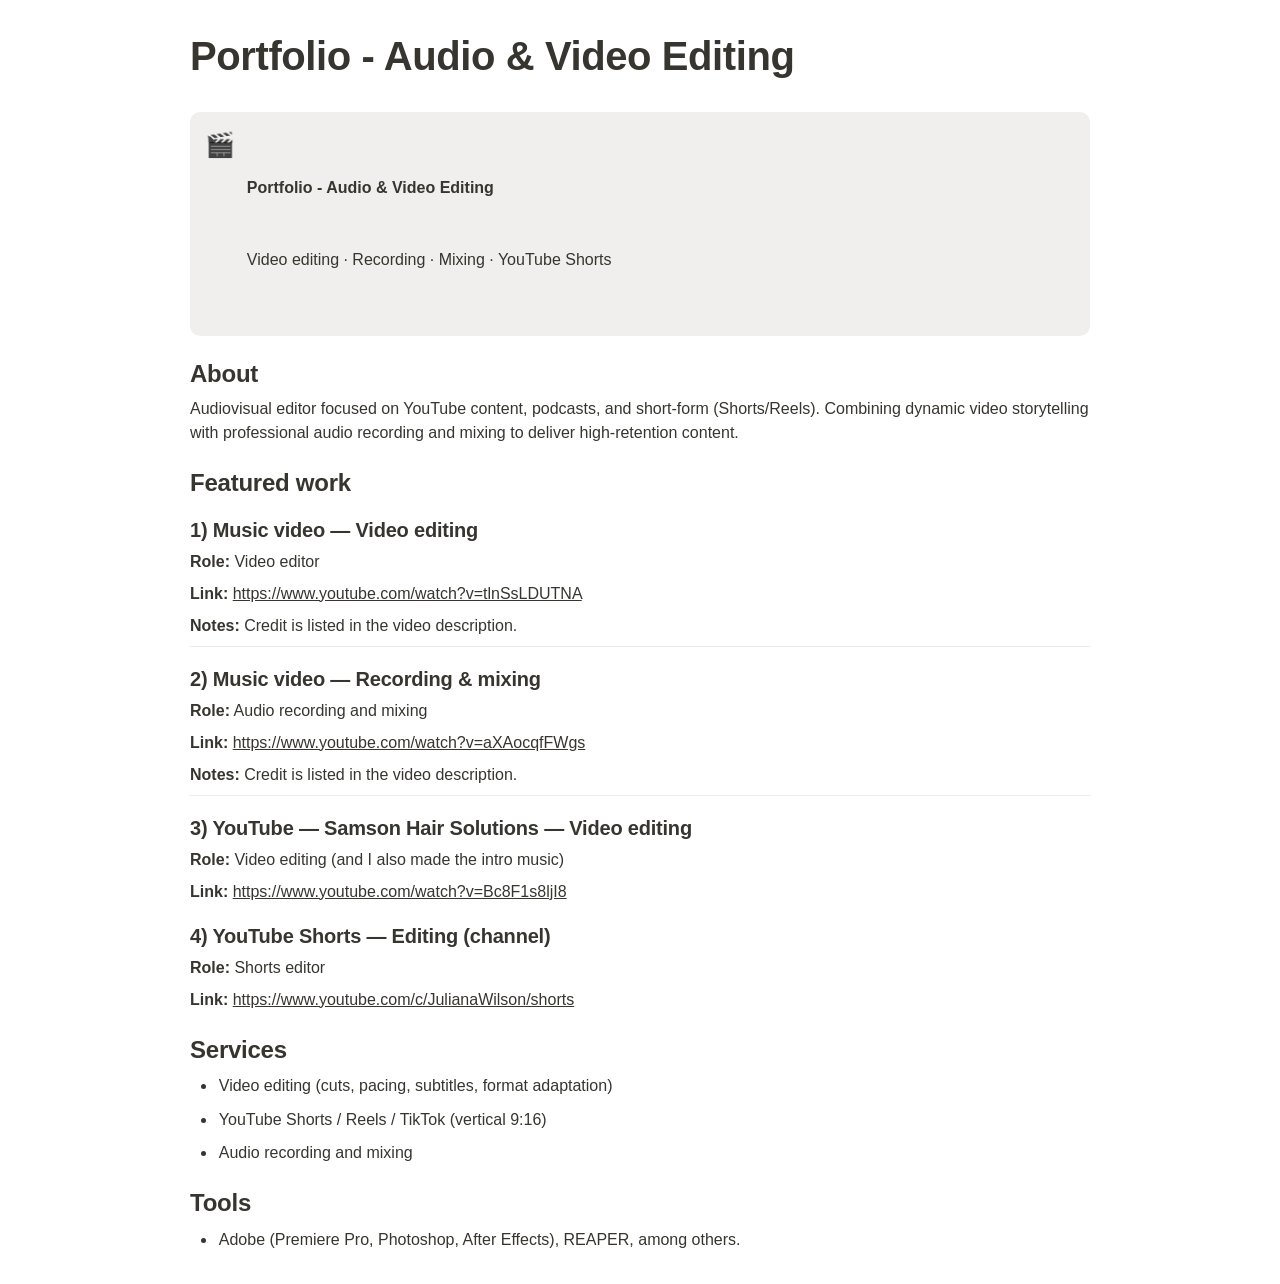
==== audiovideo/index.html @ 98d1be2e "Refactor HTML structure and clean up markup" ====
<!DOCTYPE html>
<html lang="en">

<head>
  <meta content="text/html; charset=utf-8" http-equiv="Content-Type" />
  <title>Portfolio - Audio &amp; Video Editing</title>
  <link href="styles.css" rel="stylesheet" />
</head>

<body>
  <article class="page sans" id="59be737b-73fb-43a3-8c20-fc75af4654a9">
    <header>
      <h1 class="page-title" dir="auto">Portfolio - Audio &amp; Video Editing</h1>
      <p class="page-description" dir="auto"></p>
    </header>
    <div class="page-body">
      <figure class="block-color-gray_background callout" id="2e3e0cbf-5497-44b4-951e-5f62b0070cd2" style="white-space:pre-wrap;display:flex">
        <div style="font-size:1.5em"><span class="icon">🎬</span></div>
        <div style="width:100%">
          <p class="" id="2c6ebd29-556a-404d-944b-c5b5bc742eff"><strong>Portfolio - Audio &amp; Video Editing</strong></p>
          <p class="" id="d53d8760-484a-4ce1-b9c2-f6a4ce3620ff">Video editing · Recording · Mixing · YouTube Shorts</p>
        </div>
      </figure>
      <h2 class="" id="89b858e6-55f9-4aa1-be0a-df5c980e8756">About</h2>
      <p class="" id="9ff02a9a-fe37-4a77-bd3b-887a53182e68">Audiovisual editor focused on YouTube content, podcasts, and short-form (Shorts/Reels). Combining dynamic video storytelling with professional audio recording and mixing to deliver high-retention content.</p>
      <h2 class="" id="df6ec12d-f4d6-4ea9-9421-46a1e638acb2">Featured work</h2>
      
      <h3 class="" id="8c95a5a2-dbfa-4b8c-8a56-7a3967982503">1) Music video — Video editing</h3>
      <p class="" id="809db053-af20-49bc-b266-1c1893ae1fbd"><strong>Role:</strong> Video editor </p>
      <p class="" id="731d388c-955a-447b-bd00-0eaf213204d2"><strong>Link:</strong> <a href="https://www.youtube.com/watch?v=tlnSsLDUTNA">https://www.youtube.com/watch?v=tlnSsLDUTNA</a> </p>
      <p class="" id="da46d97c-a00d-4796-a032-514b7e490f8a"><strong>Notes:</strong> Credit is listed in the video description.</p>
      <hr id="88b4e3d5-8d92-4403-845d-07ad7e25b6a0" />
      
      <h3 class="" id="b7a0b5b0-175b-40c6-9237-ef95c1ec3fb6">2) Music video — Recording &amp; mixing</h3>
      <p class="" id="869f12a6-4a22-46e3-9813-00c430ba8c95"><strong>Role:</strong> Audio recording and mixing </p>
      <p class="" id="95d98828-979f-467c-bc63-81818daad94a"><strong>Link:</strong> <a href="https://www.youtube.com/watch?v=aXAocqfFWgs">https://www.youtube.com/watch?v=aXAocqfFWgs</a> </p>
      <p class="" id="531b98ab-7822-4c03-af48-86e3345340a8"><strong>Notes:</strong> Credit is listed in the video description.</p>
      <hr id="86fddd3c-b397-4852-ae79-c96462458631" />

      <h3 class="" id="b7a0b5b0-175b-40c6-9237-ef95c1ec3fb6">3) YouTube — Samson Hair Solutions — Video editing </h3>
      <p class="" id="869f12a6-4a22-46e3-9813-00c430ba8c95"><strong>Role:</strong> Video editing (and I also made the intro music) </p>
      <p class="" id="95d98828-979f-467c-bc63-81818daad94a"><strong>Link:</strong> <a href="https://www.youtube.com/watch?v=Bc8F1s8ljI8">https://www.youtube.com/watch?v=Bc8F1s8ljI8</a> </p>
      
      <h3 class="" id="41af1de8-df80-4f69-95c4-e18daf12d150">4) YouTube Shorts — Editing (channel)</h3>
      <p class="" id="6c8266f4-6bba-4128-a542-19670c299c74"><strong>Role:</strong> Shorts editor </p>
      <p class="" id="2eb5589f-5088-4b47-b055-b2db6848aabf"><strong>Link:</strong> <a href="https://www.youtube.com/c/JulianaWilson/shorts">https://www.youtube.com/c/JulianaWilson/shorts</a></p>
      
      <h2 class="" id="41bdd1bd-9320-488d-8e11-c6c7e898d78e">Services</h2>
      <ul class="bulleted-list" id="3a6610cd-fbad-4249-b331-ceb63bf8dff3">
        <li style="list-style-type:disc">Video editing (cuts, pacing, subtitles, format adaptation)</li>
      </ul>
      <ul class="bulleted-list" id="ef0807de-621d-4321-a959-15b789f5d9a5">
        <li style="list-style-type:disc">YouTube Shorts / Reels / TikTok (vertical 9:16)</li>
      </ul>
      <ul class="bulleted-list" id="e173642c-57c5-4514-8cf3-1d3b13d63361">
        <li style="list-style-type:disc">Audio recording and mixing</li>
      </ul>
      
      <h2 class="" id="c61d4d29-9faf-42a2-b629-374fddec5d4f">Tools</h2>
      <ul class="bulleted-list" id="c34c7e53-bdab-43cb-966b-7b42885656fc">
        <li style="list-style-type:disc">Adobe (Premiere Pro, Photoshop, After Effects), REAPER, among others.</li>
      </ul>
    </div>
  </article><span class="sans" style="font-size:14px;padding-top:2em"></span>
</body>

</html>
---- audiovideo/styles.css ----
/* cspell:disable-file */
/* webkit printing magic: print all background colors */
html {
	-webkit-print-color-adjust: exact;
}
* {
	box-sizing: border-box;
	-webkit-print-color-adjust: exact;
}

html,
body {
	margin: 0;
	padding: 0;
}
@media only screen {
	body {
		margin: 2em auto;
		max-width: 900px;
		color: rgb(55, 53, 47);
	}
}

body {
	line-height: 1.5;
	/* pre-wrap moved off <body> so the now-indented HTML source doesn't
	   render structural whitespace as phantom blank lines. Notion's own
	   text blocks that need it (callouts, code, table cells) already set
	   white-space explicitly, so appearance is unchanged. */
	white-space: normal;
}

p,
li,
h1,
h2,
h3,
blockquote,
figcaption {
	white-space: pre-wrap;
}

a,
a.visited {
	color: inherit;
	text-decoration: underline;
}

.pdf-relative-link-path {
	font-size: 80%;
	color: #444;
}

h1,
h2,
h3 {
	letter-spacing: -0.01em;
	line-height: 1.2;
	font-weight: 600;
	margin-bottom: 0;
}

/* Override strong tags inside headings to maintain consistent weight */
h1 strong,
h2 strong,
h3 strong {
	font-weight: 600;
}

.page-title {
	font-size: 2.5rem;
	font-weight: 700;
	margin-top: 0;
	margin-bottom: 0.75em;
}

h1 {
	font-size: 1.875rem;
	margin-top: 1.875rem;
}

h2 {
	font-size: 1.5rem;
	margin-top: 1.5rem;
}

h3 {
	font-size: 1.25rem;
	margin-top: 1.25rem;
}

.source {
	border: 1px solid #ddd;
	border-radius: 3px;
	padding: 1.5em;
	word-break: break-all;
}

.callout {
	border-radius: 10px;
	padding: 1rem;
}

figure {
	margin: 1.25em 0;
	page-break-inside: avoid;
}

figcaption {
	opacity: 0.5;
	font-size: 85%;
	margin-top: 0.5em;
}

mark {
	background-color: transparent;
}

.indented {
	padding-left: 1.5em;
}

hr {
	background: transparent;
	display: block;
	width: 100%;
	height: 1px;
	visibility: visible;
	border: none;
	border-bottom: 1px solid rgba(55, 53, 47, 0.09);
}

img {
	max-width: 100%;
}

@media only print {
	img {
		max-height: 100vh;
		object-fit: contain;
	}

	table.collection-content {
		width: 100%;
		table-layout: fixed;
	}

	table.collection-content th,
	table.collection-content td {
		overflow-wrap: anywhere;
	}

	table.collection-content td > .user,
	table.collection-content td > time {
		white-space: pre-wrap;
	}
}

@page {
	margin: 1in;
}

.collection-content-wrapper {
	overflow-x: auto;
}

@media only print {
	.collection-content-wrapper {
		overflow-x: visible;
	}
}

.collection-content {
	font-size: 0.875rem;
}

.collection-content td {
	white-space: pre-wrap;
	word-break: break-word;
}

.column-list {
	display: flex;
	gap: 46px;
}

.column {
	min-width: 0;
	overflow: hidden;
}

.column > *:first-child {
	margin-top: 0;
}

.table_of_contents-item {
	display: block;
	font-size: 0.875rem;
	line-height: 1.3;
	padding: 0.125rem;
}

.table_of_contents-indent-1 {
	margin-left: 1.5rem;
}

.table_of_contents-indent-2 {
	margin-left: 3rem;
}

.table_of_contents-indent-3 {
	margin-left: 4.5rem;
}

.table_of_contents-link {
	text-decoration: none;
	opacity: 0.7;
	border-bottom: 1px solid rgba(55, 53, 47, 0.18);
}

table,
th,
td {
	border: 1px solid rgba(55, 53, 47, 0.09);
}

table {
	border-collapse: collapse;
	border-left: none;
	border-right: none;
}

th,
td {
	font-weight: normal;
	padding: 0.25em 0.5em;
	line-height: 1.5;
	min-height: 1.5em;
	text-align: left;
}

th {
	color: rgba(55, 53, 47, 0.6);
}

ol,
ul {
	margin: 0;
	margin-block-start: 0.6em;
	margin-block-end: 0.6em;
}

li > ol:first-child,
li > ul:first-child {
	margin-block-start: 0.6em;
}

ul > li {
	list-style: disc;
}

ul.to-do-list {
	padding-inline-start: 0;
}

ul.to-do-list > li {
	list-style: none;
}

.to-do-children-checked {
	text-decoration: line-through;
	opacity: 0.375;
}

ul.toggle > li {
	list-style: none;
}

ul {
	padding-inline-start: 1.7em;
}

ul > li {
	padding-left: 0.1em;
}

ol {
	padding-inline-start: 1.6em;
}

ol.numbered-list.numbered-list-digits-2 {
	padding-inline-start: 2em;
}

ol.numbered-list.numbered-list-digits-3plus {
	padding-inline-start: 2.4em;
}

ol > li {
	padding-left: 0.2em;
}

.mono ol {
	padding-inline-start: 2em;
}

.mono ol > li {
	text-indent: -0.4em;
}

.toggle {
	padding-inline-start: 0em;
	list-style-type: none;
}

/* Indent toggle children */
.toggle > li > details {
	padding-left: 1.7em;
}

.toggle > li > details > summary {
	margin-left: -1.1em;
}

.selected-value {
	display: inline-block;
	padding: 0 0.5em;
	background: rgba(206, 205, 202, 0.5);
	border-radius: 3px;
	margin-right: 0.5em;
	margin-top: 0.3em;
	margin-bottom: 0.3em;
	white-space: nowrap;
}

.collection-title {
	display: inline-block;
	margin-right: 1em;
}

.page-description {
	margin-bottom: 2em;
}

.simple-table {
	margin-top: 1em;
	font-size: 0.875rem;
	empty-cells: show;
}
.simple-table td {
	height: 29px;
	min-width: 120px;
}

.simple-table th {
	height: 29px;
	min-width: 120px;
}

.simple-table-header-color {
	background: rgb(247, 246, 243);
	color: black;
}
.simple-table-header {
	font-weight: 500;
}

time {
	opacity: 0.5;
}

.icon {
	display: inline-flex;
	align-items: center;
	justify-content: center;
	max-width: 1.2em;
	max-height: 1.2em;
	text-decoration: none;
	vertical-align: text-bottom;
	margin-right: 0.5em;
}

img.icon {
	border-radius: 3px;
}

.callout img.notion-static-icon {
	width: 1em;
	height: 1em;
}

.callout p {
	margin: 0;
}

.callout h1,
.callout h2,
.callout h3 {
	margin: 0 0 0.6rem;
}

.user-icon {
	width: 1.5em;
	height: 1.5em;
	border-radius: 100%;
	margin-right: 0.5rem;
}

.user-icon-inner {
	font-size: 0.8em;
}

.text-icon {
	border: 1px solid #000;
	text-align: center;
}

.page-cover-image {
	display: block;
	object-fit: cover;
	width: 100%;
	max-height: 30vh;
}

.page-header-icon {
	font-size: 3rem;
	margin-bottom: 1rem;
}

.page-header-icon-with-cover {
	margin-top: -0.72em;
	margin-left: 0.07em;
}

.page-header-icon img {
	border-radius: 3px;
}

.link-to-page {
	margin: 1em 0;
	padding: 0;
	border: none;
	font-weight: 500;
}

p > .user {
	opacity: 0.5;
}

td > .user,
td > time {
	white-space: nowrap;
}

input[type="checkbox"] {
	transform: scale(1.5);
	margin-right: 0.6em;
	vertical-align: middle;
}

p {
	margin-top: 0.5em;
	margin-bottom: 0.5em;
}

.image {
	border: none;
	margin: 1.5em 0;
	padding: 0;
	border-radius: 0;
	text-align: center;
}

.code,
code {
	background: rgba(135, 131, 120, 0.15);
	border-radius: 3px;
	padding: 0.2em 0.4em;
	border-radius: 3px;
	font-size: 85%;
	tab-size: 2;
}

code {
	color: #eb5757;
}

.code {
	padding: 1.5em 1em;
}

.code-wrap {
	white-space: pre-wrap;
	word-break: break-all;
}

.code > code {
	background: none;
	padding: 0;
	font-size: 100%;
	color: inherit;
}

blockquote {
	font-size: 1em;
	margin: 1em 0;
	padding-left: 1em;
	border-left: 3px solid rgb(55, 53, 47);
}

blockquote.quote-large {
	font-size: 1.25em;
}

.bookmark {
	text-decoration: none;
	max-height: 8em;
	padding: 0;
	display: flex;
	width: 100%;
	align-items: stretch;
}

.bookmark-title {
	font-size: 0.85em;
	overflow: hidden;
	text-overflow: ellipsis;
	height: 1.75em;
	white-space: nowrap;
}

.bookmark-text {
	display: flex;
	flex-direction: column;
}

.bookmark-info {
	flex: 4 1 180px;
	padding: 12px 14px 14px;
	display: flex;
	flex-direction: column;
	justify-content: space-between;
}

.bookmark-image {
	width: 33%;
	flex: 1 1 180px;
	display: block;
	position: relative;
	object-fit: cover;
	border-radius: 1px;
}

.bookmark-description {
	color: rgba(55, 53, 47, 0.6);
	font-size: 0.75em;
	overflow: hidden;
	max-height: 4.5em;
	word-break: break-word;
}

.bookmark-href {
	font-size: 0.75em;
	margin-top: 0.25em;
}

.sans { font-family: ui-sans-serif, -apple-system, BlinkMacSystemFont, "Segoe UI Variable Display", "Segoe UI", Helvetica, "Apple Color Emoji", "Noto Sans Arabic", "Noto Sans Hebrew", Arial, sans-serif, "Segoe UI Emoji", "Segoe UI Symbol"; }
.code { font-family: "SFMono-Regular", Menlo, Consolas, "PT Mono", "Liberation Mono", Courier, monospace; }
.serif { font-family: Lyon-Text, Georgia, ui-serif, serif; }
.mono { font-family: iawriter-mono, Nitti, Menlo, Courier, monospace; }
.pdf .sans { font-family: Inter, ui-sans-serif, -apple-system, BlinkMacSystemFont, "Segoe UI Variable Display", "Segoe UI", Helvetica, "Apple Color Emoji", "Noto Sans Arabic", "Noto Sans Hebrew", Arial, sans-serif, "Segoe UI Emoji", "Segoe UI Symbol", 'Twemoji', 'Noto Color Emoji', 'Noto Sans CJK JP'; }
.pdf:lang(zh-CN) .sans { font-family: Inter, ui-sans-serif, -apple-system, BlinkMacSystemFont, "Segoe UI Variable Display", "Segoe UI", Helvetica, "Apple Color Emoji", "Noto Sans Arabic", "Noto Sans Hebrew", Arial, sans-serif, "Segoe UI Emoji", "Segoe UI Symbol", 'Twemoji', 'Noto Color Emoji', 'Noto Sans CJK SC'; }
.pdf:lang(zh-TW) .sans { font-family: Inter, ui-sans-serif, -apple-system, BlinkMacSystemFont, "Segoe UI Variable Display", "Segoe UI", Helvetica, "Apple Color Emoji", "Noto Sans Arabic", "Noto Sans Hebrew", Arial, sans-serif, "Segoe UI Emoji", "Segoe UI Symbol", 'Twemoji', 'Noto Color Emoji', 'Noto Sans CJK TC'; }
.pdf:lang(ko-KR) .sans { font-family: Inter, ui-sans-serif, -apple-system, BlinkMacSystemFont, "Segoe UI Variable Display", "Segoe UI", Helvetica, "Apple Color Emoji", "Noto Sans Arabic", "Noto Sans Hebrew", Arial, sans-serif, "Segoe UI Emoji", "Segoe UI Symbol", 'Twemoji', 'Noto Color Emoji', 'Noto Sans CJK KR'; }
.pdf .code { font-family: Source Code Pro, "SFMono-Regular", Menlo, Consolas, "PT Mono", "Liberation Mono", Courier, monospace, 'Twemoji', 'Noto Color Emoji', 'Noto Sans Mono CJK JP'; }
.pdf:lang(zh-CN) .code { font-family: Source Code Pro, "SFMono-Regular", Menlo, Consolas, "PT Mono", "Liberation Mono", Courier, monospace, 'Twemoji', 'Noto Color Emoji', 'Noto Sans Mono CJK SC'; }
.pdf:lang(zh-TW) .code { font-family: Source Code Pro, "SFMono-Regular", Menlo, Consolas, "PT Mono", "Liberation Mono", Courier, monospace, 'Twemoji', 'Noto Color Emoji', 'Noto Sans Mono CJK TC'; }
.pdf:lang(ko-KR) .code { font-family: Source Code Pro, "SFMono-Regular", Menlo, Consolas, "PT Mono", "Liberation Mono", Courier, monospace, 'Twemoji', 'Noto Color Emoji', 'Noto Sans Mono CJK KR'; }
.pdf .serif { font-family: PT Serif, Lyon-Text, Georgia, ui-serif, serif, 'Twemoji', 'Noto Color Emoji', 'Noto Serif CJK JP'; }
.pdf:lang(zh-CN) .serif { font-family: PT Serif, Lyon-Text, Georgia, ui-serif, serif, 'Twemoji', 'Noto Color Emoji', 'Noto Serif CJK SC'; }
.pdf:lang(zh-TW) .serif { font-family: PT Serif, Lyon-Text, Georgia, ui-serif, serif, 'Twemoji', 'Noto Color Emoji', 'Noto Serif CJK TC'; }
.pdf:lang(ko-KR) .serif { font-family: PT Serif, Lyon-Text, Georgia, ui-serif, serif, 'Twemoji', 'Noto Color Emoji', 'Noto Serif CJK KR'; }
.pdf .mono { font-family: PT Mono, iawriter-mono, Nitti, Menlo, Courier, monospace, 'Twemoji', 'Noto Color Emoji', 'Noto Sans Mono CJK JP'; }
.pdf:lang(zh-CN) .mono { font-family: PT Mono, iawriter-mono, Nitti, Menlo, Courier, monospace, 'Twemoji', 'Noto Color Emoji', 'Noto Sans Mono CJK SC'; }
.pdf:lang(zh-TW) .mono { font-family: PT Mono, iawriter-mono, Nitti, Menlo, Courier, monospace, 'Twemoji', 'Noto Color Emoji', 'Noto Sans Mono CJK TC'; }
.pdf:lang(ko-KR) .mono { font-family: PT Mono, iawriter-mono, Nitti, Menlo, Courier, monospace, 'Twemoji', 'Noto Color Emoji', 'Noto Sans Mono CJK KR'; }
.highlight-default {
	color: rgba(44, 44, 43, 1);
}
.highlight-gray {
	color: rgba(125, 122, 117, 1);
	fill: rgba(125, 122, 117, 1);
}
.highlight-brown {
	color: rgba(159, 118, 90, 1);
	fill: rgba(159, 118, 90, 1);
}
.highlight-orange {
	color: rgba(210, 123, 45, 1);
	fill: rgba(210, 123, 45, 1);
}
.highlight-yellow {
	color: rgba(203, 148, 52, 1);
	fill: rgba(203, 148, 52, 1);
}
.highlight-teal {
	color: rgba(80, 148, 110, 1);
	fill: rgba(80, 148, 110, 1);
}
.highlight-blue {
	color: rgba(56, 125, 201, 1);
	fill: rgba(56, 125, 201, 1);
}
.highlight-purple {
	color: rgba(154, 107, 180, 1);
	fill: rgba(154, 107, 180, 1);
}
.highlight-pink {
	color: rgba(193, 76, 138, 1);
	fill: rgba(193, 76, 138, 1);
}
.highlight-red {
	color: rgba(207, 81, 72, 1);
	fill: rgba(207, 81, 72, 1);
}
.highlight-default_background {
	color: rgba(44, 44, 43, 1);
}
.highlight-gray_background {
	background: rgba(42, 28, 0, 0.07);
}
.highlight-brown_background {
	background: rgba(139, 46, 0, 0.086);
}
.highlight-orange_background {
	background: rgba(224, 101, 1, 0.129);
}
.highlight-yellow_background {
	background: rgba(211, 168, 0, 0.137);
}
.highlight-teal_background {
	background: rgba(0, 100, 45, 0.09);
}
.highlight-blue_background {
	background: rgba(0, 124, 215, 0.094);
}
.highlight-purple_background {
	background: rgba(102, 0, 178, 0.078);
}
.highlight-pink_background {
	background: rgba(197, 0, 93, 0.086);
}
.highlight-red_background {
	background: rgba(223, 22, 0, 0.094);
}
.block-color-default {
	color: inherit;
	fill: inherit;
}
.block-color-gray {
	color: rgba(125, 122, 117, 1);
	fill: rgba(125, 122, 117, 1);
}
.block-color-brown {
	color: rgba(159, 118, 90, 1);
	fill: rgba(159, 118, 90, 1);
}
.block-color-orange {
	color: rgba(210, 123, 45, 1);
	fill: rgba(210, 123, 45, 1);
}
.block-color-yellow {
	color: rgba(203, 148, 52, 1);
	fill: rgba(203, 148, 52, 1);
}
.block-color-teal {
	color: rgba(80, 148, 110, 1);
	fill: rgba(80, 148, 110, 1);
}
.block-color-blue {
	color: rgba(56, 125, 201, 1);
	fill: rgba(56, 125, 201, 1);
}
.block-color-purple {
	color: rgba(154, 107, 180, 1);
	fill: rgba(154, 107, 180, 1);
}
.block-color-pink {
	color: rgba(193, 76, 138, 1);
	fill: rgba(193, 76, 138, 1);
}
.block-color-red {
	color: rgba(207, 81, 72, 1);
	fill: rgba(207, 81, 72, 1);
}
.block-color-default_background {
	color: inherit;
	fill: inherit;
}
.block-color-gray_background {
	background: rgba(240, 239, 237, 1);
}
.block-color-brown_background {
	background: rgba(245, 237, 233, 1);
}
.block-color-orange_background {
	background: rgba(251, 235, 222, 1);
}
.block-color-yellow_background {
	background: rgba(249, 243, 220, 1);
}
.block-color-teal_background {
	background: rgba(232, 241, 236, 1);
}
.block-color-blue_background {
	background: rgba(229, 242, 252, 1);
}
.block-color-purple_background {
	background: rgba(243, 235, 249, 1);
}
.block-color-pink_background {
	background: rgba(250, 233, 241, 1);
}
.block-color-red_background {
	background: rgba(252, 233, 231, 1);
}
.select-value-color-default { background-color: rgba(42, 28, 0, 0.07); }
.select-value-color-gray { background-color: rgba(28, 19, 1, 0.11); }
.select-value-color-brown { background-color: rgba(127, 51, 0, 0.156); }
.select-value-color-orange { background-color: rgba(196, 88, 0, 0.203); }
.select-value-color-yellow { background-color: rgba(209, 156, 0, 0.282); }
.select-value-color-green { background-color: rgba(0, 96, 38, 0.156); }
.select-value-color-blue { background-color: rgba(0, 118, 217, 0.203); }
.select-value-color-purple { background-color: rgba(92, 0, 163, 0.141); }
.select-value-color-pink { background-color: rgba(183, 0, 78, 0.152); }
.select-value-color-red { background-color: rgba(206, 24, 0, 0.164); }

.checkbox {
	display: inline-flex;
	vertical-align: text-bottom;
	width: 16;
	height: 16;
	background-size: 16px;
	margin-left: 2px;
	margin-right: 5px;
}

.checkbox-on {
	background-image: url("data:image/svg+xml;charset=UTF-8,%3Csvg%20width%3D%2216%22%20height%3D%2216%22%20viewBox%3D%220%200%2016%2016%22%20fill%3D%22none%22%20xmlns%3D%22http%3A%2F%2Fwww.w3.org%2F2000%2Fsvg%22%3E%0A%3Crect%20width%3D%2216%22%20height%3D%2216%22%20fill%3D%22%2358A9D7%22%2F%3E%0A%3Cpath%20d%3D%22M6.71429%2012.2852L14%204.9995L12.7143%203.71436L6.71429%209.71378L3.28571%206.2831L2%207.57092L6.71429%2012.2852Z%22%20fill%3D%22white%22%2F%3E%0A%3C%2Fsvg%3E");
}

.checkbox-off {
	background-image: url("data:image/svg+xml;charset=UTF-8,%3Csvg%20width%3D%2216%22%20height%3D%2216%22%20viewBox%3D%220%200%2016%2016%22%20fill%3D%22none%22%20xmlns%3D%22http%3A%2F%2Fwww.w3.org%2F2000%2Fsvg%22%3E%0A%3Crect%20x%3D%220.75%22%20y%3D%220.75%22%20width%3D%2214.5%22%20height%3D%2214.5%22%20fill%3D%22white%22%20stroke%3D%22%2336352F%22%20stroke-width%3D%221.5%22%2F%3E%0A%3C%2Fsvg%3E");
}
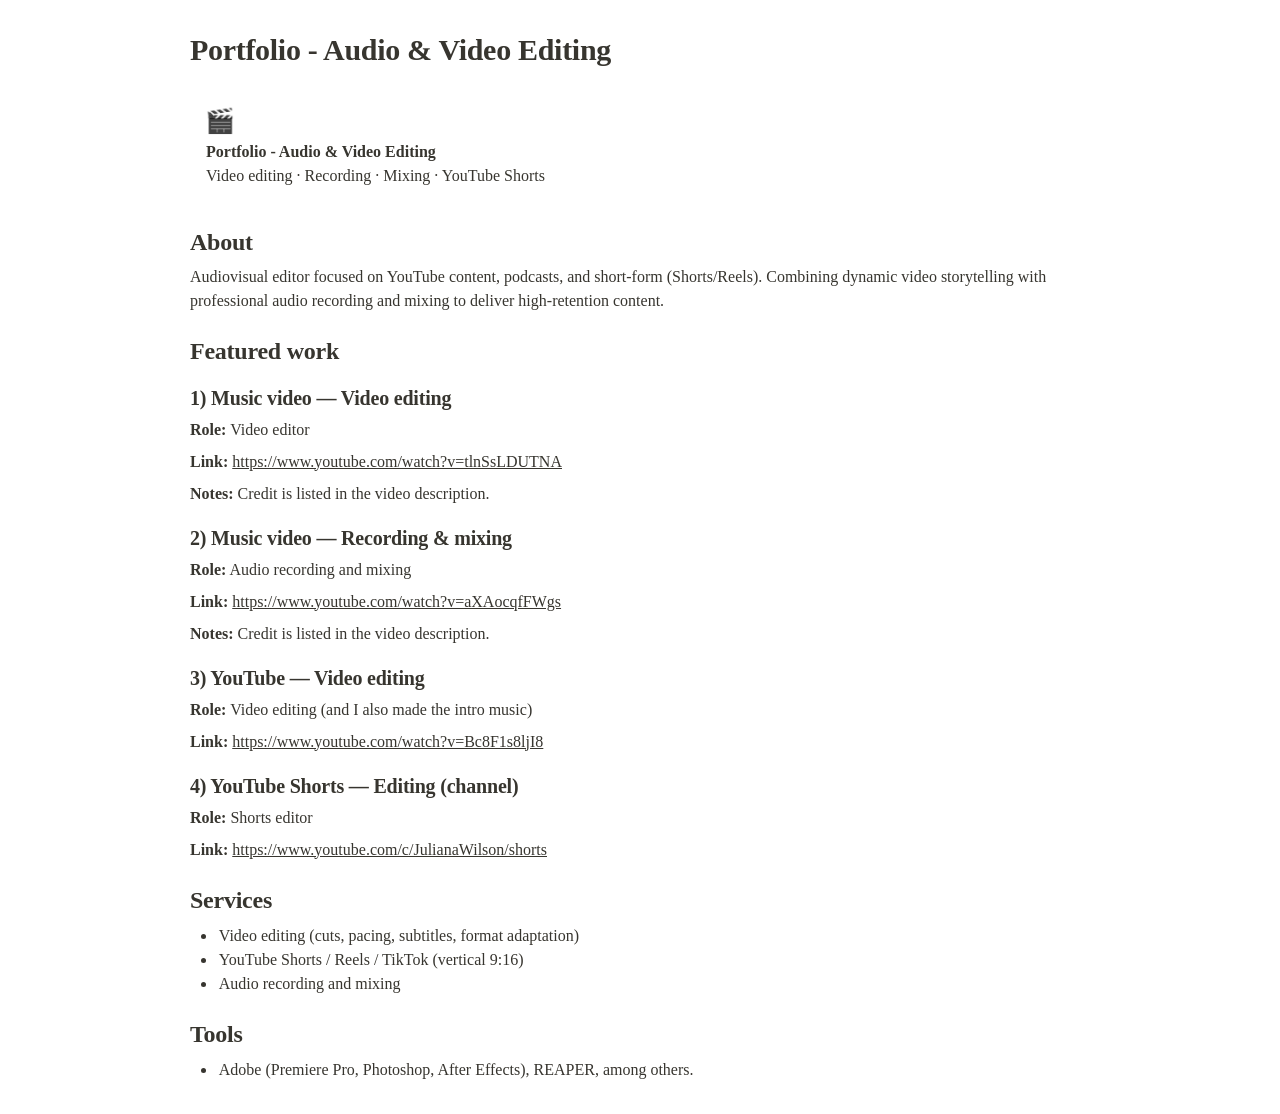
==== commit c69b655d: "Refactor HTML structure and improve semantics" ====
--- a/audiovideo/index.html
+++ b/audiovideo/index.html
@@ -2,66 +2,60 @@
 <html lang="en">
 
 <head>
-  <meta content="text/html; charset=utf-8" http-equiv="Content-Type" />
+  <meta charset="utf-8" />
   <title>Portfolio - Audio &amp; Video Editing</title>
-  <link href="styles.css" rel="stylesheet" />
+  <link rel="stylesheet" href="styles.css" />
 </head>
 
 <body>
-  <article class="page sans" id="59be737b-73fb-43a3-8c20-fc75af4654a9">
+  <article>
     <header>
-      <h1 class="page-title" dir="auto">Portfolio - Audio &amp; Video Editing</h1>
-      <p class="page-description" dir="auto"></p>
+      <h1>Portfolio - Audio &amp; Video Editing</h1>
     </header>
-    <div class="page-body">
-      <figure class="block-color-gray_background callout" id="2e3e0cbf-5497-44b4-951e-5f62b0070cd2" style="white-space:pre-wrap;display:flex">
-        <div style="font-size:1.5em"><span class="icon">🎬</span></div>
-        <div style="width:100%">
-          <p class="" id="2c6ebd29-556a-404d-944b-c5b5bc742eff"><strong>Portfolio - Audio &amp; Video Editing</strong></p>
-          <p class="" id="d53d8760-484a-4ce1-b9c2-f6a4ce3620ff">Video editing · Recording · Mixing · YouTube Shorts</p>
-        </div>
-      </figure>
-      <h2 class="" id="89b858e6-55f9-4aa1-be0a-df5c980e8756">About</h2>
-      <p class="" id="9ff02a9a-fe37-4a77-bd3b-887a53182e68">Audiovisual editor focused on YouTube content, podcasts, and short-form (Shorts/Reels). Combining dynamic video storytelling with professional audio recording and mixing to deliver high-retention content.</p>
-      <h2 class="" id="df6ec12d-f4d6-4ea9-9421-46a1e638acb2">Featured work</h2>
-      
-      <h3 class="" id="8c95a5a2-dbfa-4b8c-8a56-7a3967982503">1) Music video — Video editing</h3>
-      <p class="" id="809db053-af20-49bc-b266-1c1893ae1fbd"><strong>Role:</strong> Video editor </p>
-      <p class="" id="731d388c-955a-447b-bd00-0eaf213204d2"><strong>Link:</strong> <a href="https://www.youtube.com/watch?v=tlnSsLDUTNA">https://www.youtube.com/watch?v=tlnSsLDUTNA</a> </p>
-      <p class="" id="da46d97c-a00d-4796-a032-514b7e490f8a"><strong>Notes:</strong> Credit is listed in the video description.</p>
-      <hr id="88b4e3d5-8d92-4403-845d-07ad7e25b6a0" />
-      
-      <h3 class="" id="b7a0b5b0-175b-40c6-9237-ef95c1ec3fb6">2) Music video — Recording &amp; mixing</h3>
-      <p class="" id="869f12a6-4a22-46e3-9813-00c430ba8c95"><strong>Role:</strong> Audio recording and mixing </p>
-      <p class="" id="95d98828-979f-467c-bc63-81818daad94a"><strong>Link:</strong> <a href="https://www.youtube.com/watch?v=aXAocqfFWgs">https://www.youtube.com/watch?v=aXAocqfFWgs</a> </p>
-      <p class="" id="531b98ab-7822-4c03-af48-86e3345340a8"><strong>Notes:</strong> Credit is listed in the video description.</p>
-      <hr id="86fddd3c-b397-4852-ae79-c96462458631" />
 
-      <h3 class="" id="b7a0b5b0-175b-40c6-9237-ef95c1ec3fb6">3) YouTube — Samson Hair Solutions — Video editing </h3>
-      <p class="" id="869f12a6-4a22-46e3-9813-00c430ba8c95"><strong>Role:</strong> Video editing (and I also made the intro music) </p>
-      <p class="" id="95d98828-979f-467c-bc63-81818daad94a"><strong>Link:</strong> <a href="https://www.youtube.com/watch?v=Bc8F1s8ljI8">https://www.youtube.com/watch?v=Bc8F1s8ljI8</a> </p>
-      
-      <h3 class="" id="41af1de8-df80-4f69-95c4-e18daf12d150">4) YouTube Shorts — Editing (channel)</h3>
-      <p class="" id="6c8266f4-6bba-4128-a542-19670c299c74"><strong>Role:</strong> Shorts editor </p>
-      <p class="" id="2eb5589f-5088-4b47-b055-b2db6848aabf"><strong>Link:</strong> <a href="https://www.youtube.com/c/JulianaWilson/shorts">https://www.youtube.com/c/JulianaWilson/shorts</a></p>
-      
-      <h2 class="" id="41bdd1bd-9320-488d-8e11-c6c7e898d78e">Services</h2>
-      <ul class="bulleted-list" id="3a6610cd-fbad-4249-b331-ceb63bf8dff3">
-        <li style="list-style-type:disc">Video editing (cuts, pacing, subtitles, format adaptation)</li>
-      </ul>
-      <ul class="bulleted-list" id="ef0807de-621d-4321-a959-15b789f5d9a5">
-        <li style="list-style-type:disc">YouTube Shorts / Reels / TikTok (vertical 9:16)</li>
-      </ul>
-      <ul class="bulleted-list" id="e173642c-57c5-4514-8cf3-1d3b13d63361">
-        <li style="list-style-type:disc">Audio recording and mixing</li>
-      </ul>
-      
-      <h2 class="" id="c61d4d29-9faf-42a2-b629-374fddec5d4f">Tools</h2>
-      <ul class="bulleted-list" id="c34c7e53-bdab-43cb-966b-7b42885656fc">
-        <li style="list-style-type:disc">Adobe (Premiere Pro, Photoshop, After Effects), REAPER, among others.</li>
-      </ul>
-    </div>
-  </article><span class="sans" style="font-size:14px;padding-top:2em"></span>
+    <figure class="callout">
+      <div style="font-size:1.5em"><span class="icon">🎬</span></div>
+      <div style="width:100%">
+        <p><strong>Portfolio - Audio &amp; Video Editing</strong></p>
+        <p>Video editing · Recording · Mixing · YouTube Shorts</p>
+      </div>
+    </figure>
+
+    <h2>About</h2>
+    <p>Audiovisual editor focused on YouTube content, podcasts, and short-form (Shorts/Reels). Combining dynamic video storytelling with professional audio recording and mixing to deliver high-retention content.</p>
+
+    <h2>Featured work</h2>
+
+    <h3>1) Music video — Video editing</h3>
+    <p><strong>Role:</strong> Video editor</p>
+    <p><strong>Link:</strong> <a href="https://www.youtube.com/watch?v=tlnSsLDUTNA">https://www.youtube.com/watch?v=tlnSsLDUTNA</a></p>
+    <p><strong>Notes:</strong> Credit is listed in the video description.</p>
+
+    <h3>2) Music video — Recording &amp; mixing</h3>
+    <p><strong>Role:</strong> Audio recording and mixing</p>
+    <p><strong>Link:</strong> <a href="https://www.youtube.com/watch?v=aXAocqfFWgs">https://www.youtube.com/watch?v=aXAocqfFWgs</a></p>
+    <p><strong>Notes:</strong> Credit is listed in the video description.</p>
+
+    <h3>3) YouTube — Video editing</h3>
+    <p><strong>Role:</strong> Video editing (and I also made the intro music)</p>
+    <p><strong>Link:</strong> <a href="https://www.youtube.com/watch?v=Bc8F1s8ljI8">https://www.youtube.com/watch?v=Bc8F1s8ljI8</a></p>
+
+    <h3>4) YouTube Shorts — Editing (channel)</h3>
+    <p><strong>Role:</strong> Shorts editor</p>
+    <p><strong>Link:</strong> <a href="https://www.youtube.com/c/JulianaWilson/shorts">https://www.youtube.com/c/JulianaWilson/shorts</a></p>
+
+    <h2>Services</h2>
+    <ul>
+      <li>Video editing (cuts, pacing, subtitles, format adaptation)</li>
+      <li>YouTube Shorts / Reels / TikTok (vertical 9:16)</li>
+      <li>Audio recording and mixing</li>
+    </ul>
+
+    <h2>Tools</h2>
+    <ul>
+      <li>Adobe (Premiere Pro, Photoshop, After Effects), REAPER, among others.</li>
+    </ul>
+  </article>
 </body>
 
 </html>
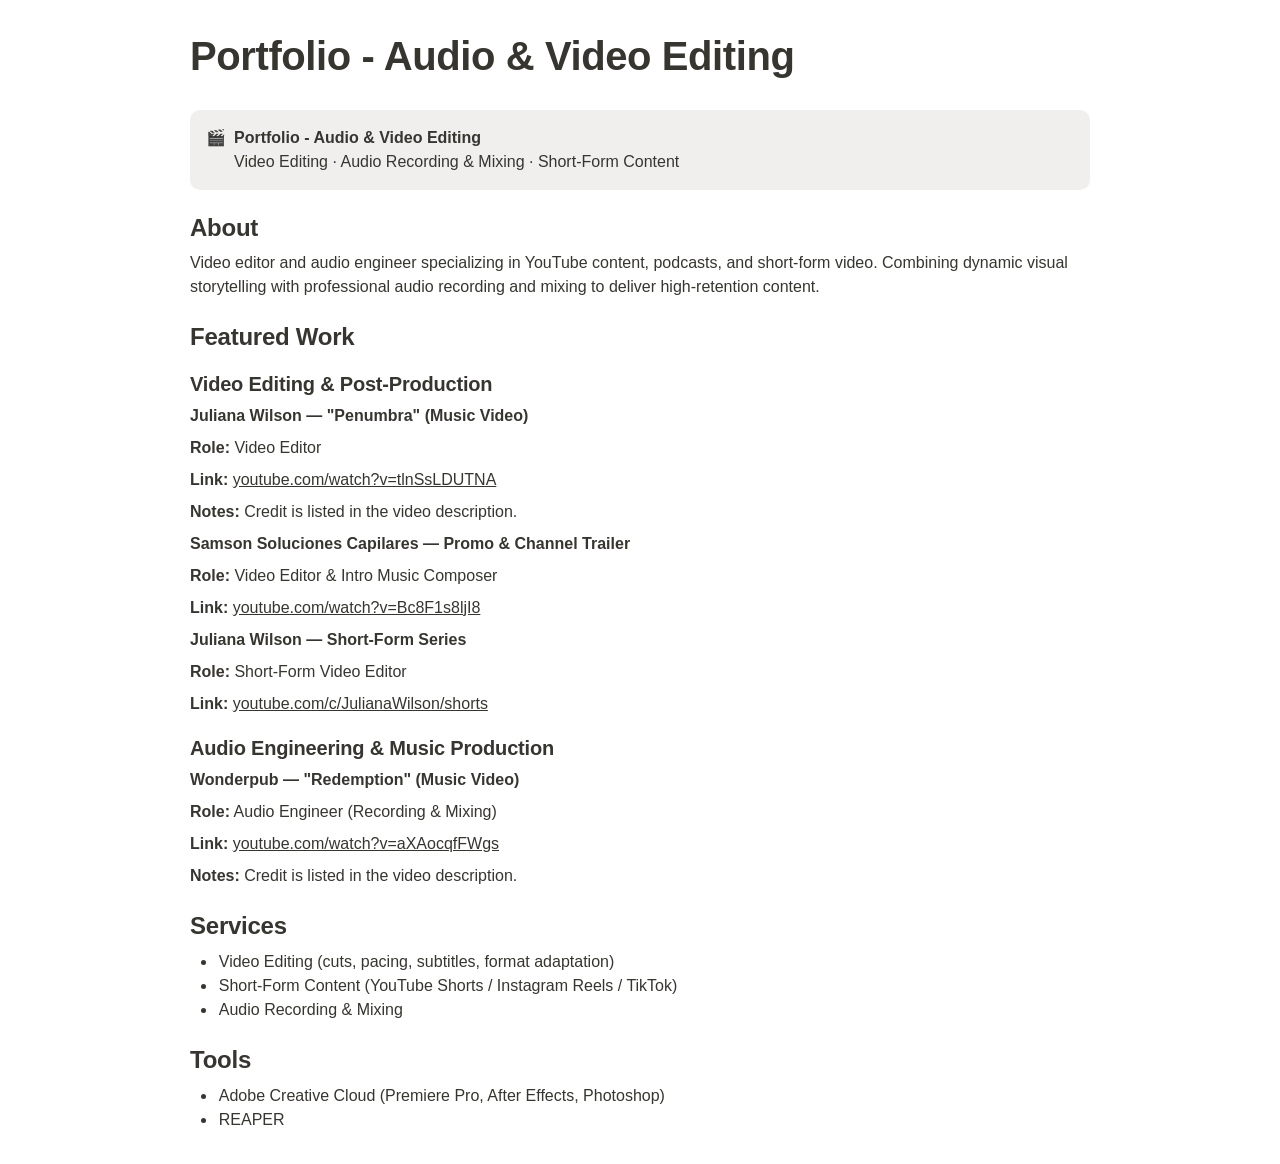
==== commit 15f0ff38: "Revise portfolio details and service descriptions Updated portfolio content and structure for audio " ====
--- a/audiovideo/index.html
+++ b/audiovideo/index.html
@@ -14,47 +14,68 @@
     </header>
 
     <figure class="callout">
-      <div style="font-size:1.5em"><span class="icon">🎬</span></div>
-      <div style="width:100%">
+      <div><span class="icon" aria-hidden="true">🎬</span></div>
+      <div>
         <p><strong>Portfolio - Audio &amp; Video Editing</strong></p>
-        <p>Video editing · Recording · Mixing · YouTube Shorts</p>
+        <p>Video Editing · Audio Recording &amp; Mixing · Short-Form Content</p>
       </div>
     </figure>
 
-    <h2>About</h2>
-    <p>Audiovisual editor focused on YouTube content, podcasts, and short-form (Shorts/Reels). Combining dynamic video storytelling with professional audio recording and mixing to deliver high-retention content.</p>
+    <section>
+      <h2>About</h2>
+      <p>Video editor and audio engineer specializing in YouTube content, podcasts, and short-form video. Combining dynamic visual storytelling with professional audio recording and mixing to deliver high-retention content.</p>
+    </section>
 
-    <h2>Featured work</h2>
+    <section>
+      <h2>Featured Work</h2>
 
-    <h3>1) Music video — Video editing</h3>
-    <p><strong>Role:</strong> Video editor</p>
-    <p><strong>Link:</strong> <a href="https://www.youtube.com/watch?v=tlnSsLDUTNA">https://www.youtube.com/watch?v=tlnSsLDUTNA</a></p>
-    <p><strong>Notes:</strong> Credit is listed in the video description.</p>
+      <h3>Video Editing &amp; Post-Production</h3>
+      
+      <div class="project">
+        <p><strong>Juliana Wilson — "Penumbra" (Music Video)</strong></p>
+        <p><strong>Role:</strong> Video Editor</p>
+        <p><strong>Link:</strong> <a href="https://www.youtube.com/watch?v=tlnSsLDUTNA">youtube.com/watch?v=tlnSsLDUTNA</a></p>
+        <p><strong>Notes:</strong> Credit is listed in the video description.</p>
+      </div>
 
-    <h3>2) Music video — Recording &amp; mixing</h3>
-    <p><strong>Role:</strong> Audio recording and mixing</p>
-    <p><strong>Link:</strong> <a href="https://www.youtube.com/watch?v=aXAocqfFWgs">https://www.youtube.com/watch?v=aXAocqfFWgs</a></p>
-    <p><strong>Notes:</strong> Credit is listed in the video description.</p>
+      <div class="project">
+        <p><strong>Samson Soluciones Capilares — Promo &amp; Channel Trailer</strong></p>
+        <p><strong>Role:</strong> Video Editor &amp; Intro Music Composer</p>
+        <p><strong>Link:</strong> <a href="https://www.youtube.com/watch?v=Bc8F1s8ljI8">youtube.com/watch?v=Bc8F1s8ljI8</a></p>
+      </div>
 
-    <h3>3) YouTube — Video editing</h3>
-    <p><strong>Role:</strong> Video editing (and I also made the intro music)</p>
-    <p><strong>Link:</strong> <a href="https://www.youtube.com/watch?v=Bc8F1s8ljI8">https://www.youtube.com/watch?v=Bc8F1s8ljI8</a></p>
+      <div class="project">
+        <p><strong>Juliana Wilson — Short-Form Series</strong></p>
+        <p><strong>Role:</strong> Short-Form Video Editor</p>
+        <p><strong>Link:</strong> <a href="https://www.youtube.com/c/JulianaWilson/shorts">youtube.com/c/JulianaWilson/shorts</a></p>
+      </div>
 
-    <h3>4) YouTube Shorts — Editing (channel)</h3>
-    <p><strong>Role:</strong> Shorts editor</p>
-    <p><strong>Link:</strong> <a href="https://www.youtube.com/c/JulianaWilson/shorts">https://www.youtube.com/c/JulianaWilson/shorts</a></p>
+      <h3>Audio Engineering &amp; Music Production</h3>
 
-    <h2>Services</h2>
-    <ul>
-      <li>Video editing (cuts, pacing, subtitles, format adaptation)</li>
-      <li>YouTube Shorts / Reels / TikTok (vertical 9:16)</li>
-      <li>Audio recording and mixing</li>
-    </ul>
+      <div class="project">
+        <p><strong>Wonderpub — "Redemption" (Music Video)</strong></p>
+        <p><strong>Role:</strong> Audio Engineer (Recording &amp; Mixing)</p>
+        <p><strong>Link:</strong> <a href="https://www.youtube.com/watch?v=aXAocqfFWgs">youtube.com/watch?v=aXAocqfFWgs</a></p>
+        <p><strong>Notes:</strong> Credit is listed in the video description.</p>
+      </div>
+    </section>
 
-    <h2>Tools</h2>
-    <ul>
-      <li>Adobe (Premiere Pro, Photoshop, After Effects), REAPER, among others.</li>
-    </ul>
+    <section>
+      <h2>Services</h2>
+      <ul>
+        <li>Video Editing (cuts, pacing, subtitles, format adaptation)</li>
+        <li>Short-Form Content (YouTube Shorts / Instagram Reels / TikTok)</li>
+        <li>Audio Recording &amp; Mixing</li>
+      </ul>
+    </section>
+
+    <section>
+      <h2>Tools</h2>
+      <ul>
+        <li>Adobe Creative Cloud (Premiere Pro, After Effects, Photoshop)</li>
+        <li>REAPER</li>
+      </ul>
+    </section>
   </article>
 </body>
 
--- a/audiovideo/styles.css
+++ b/audiovideo/styles.css
@@ -1,11 +1,10 @@
-/* cspell:disable-file */
-/* webkit printing magic: print all background colors */
-html {
-	-webkit-print-color-adjust: exact;
-}
+/* Portfolio — cleaned stylesheet
+   Trimmed from the original Notion export to only the rules this page uses.
+   white-space:pre-wrap was dropped: the content has no manual line breaks,
+   so normal whitespace handling is correct and the indented HTML stays clean. */
+
 * {
 	box-sizing: border-box;
-	-webkit-print-color-adjust: exact;
 }
 
 html,
@@ -13,42 +12,21 @@
 	margin: 0;
 	padding: 0;
 }
-@media only screen {
-	body {
-		margin: 2em auto;
-		max-width: 900px;
-		color: rgb(55, 53, 47);
-	}
+
+body {
+	max-width: 900px;
+	margin: 2em auto;
+	color: rgb(55, 53, 47);
+	line-height: 1.5;
+	font-family: ui-sans-serif, -apple-system, BlinkMacSystemFont,
+		"Segoe UI Variable Display", "Segoe UI", Helvetica, "Apple Color Emoji",
+		"Noto Sans Arabic", "Noto Sans Hebrew", Arial, sans-serif,
+		"Segoe UI Emoji", "Segoe UI Symbol";
 }
 
-body {
-	line-height: 1.5;
-	/* pre-wrap moved off <body> so the now-indented HTML source doesn't
-	   render structural whitespace as phantom blank lines. Notion's own
-	   text blocks that need it (callouts, code, table cells) already set
-	   white-space explicitly, so appearance is unchanged. */
-	white-space: normal;
-}
-
-p,
-li,
-h1,
-h2,
-h3,
-blockquote,
-figcaption {
-	white-space: pre-wrap;
-}
-
-a,
-a.visited {
+a {
 	color: inherit;
 	text-decoration: underline;
-}
-
-.pdf-relative-link-path {
-	font-size: 80%;
-	color: #444;
 }
 
 h1,
@@ -60,23 +38,11 @@
 	margin-bottom: 0;
 }
 
-/* Override strong tags inside headings to maintain consistent weight */
-h1 strong,
-h2 strong,
-h3 strong {
-	font-weight: 600;
-}
-
-.page-title {
+h1 {
 	font-size: 2.5rem;
 	font-weight: 700;
 	margin-top: 0;
 	margin-bottom: 0.75em;
-}
-
-h1 {
-	font-size: 1.875rem;
-	margin-top: 1.875rem;
 }
 
 h2 {
@@ -89,666 +55,35 @@
 	margin-top: 1.25rem;
 }
 
-.source {
-	border: 1px solid #ddd;
-	border-radius: 3px;
-	padding: 1.5em;
-	word-break: break-all;
+p {
+	margin-top: 0.5em;
+	margin-bottom: 0.5em;
+}
+
+ul {
+	margin: 0.6em 0;
+	padding-inline-start: 1.7em;
+}
+
+li {
+	padding-left: 0.1em;
 }
 
 .callout {
+	display: flex;
+	margin: 1.25em 0;
+	padding: 1rem;
 	border-radius: 10px;
-	padding: 1rem;
+	background: rgb(240, 239, 237);
 }
 
-figure {
-	margin: 1.25em 0;
-	page-break-inside: avoid;
-}
-
-figcaption {
-	opacity: 0.5;
-	font-size: 85%;
-	margin-top: 0.5em;
-}
-
-mark {
-	background-color: transparent;
-}
-
-.indented {
-	padding-left: 1.5em;
-}
-
-hr {
-	background: transparent;
-	display: block;
-	width: 100%;
-	height: 1px;
-	visibility: visible;
-	border: none;
-	border-bottom: 1px solid rgba(55, 53, 47, 0.09);
-}
-
-img {
-	max-width: 100%;
-}
-
-@media only print {
-	img {
-		max-height: 100vh;
-		object-fit: contain;
-	}
-
-	table.collection-content {
-		width: 100%;
-		table-layout: fixed;
-	}
-
-	table.collection-content th,
-	table.collection-content td {
-		overflow-wrap: anywhere;
-	}
-
-	table.collection-content td > .user,
-	table.collection-content td > time {
-		white-space: pre-wrap;
-	}
-}
-
-@page {
-	margin: 1in;
-}
-
-.collection-content-wrapper {
-	overflow-x: auto;
-}
-
-@media only print {
-	.collection-content-wrapper {
-		overflow-x: visible;
-	}
-}
-
-.collection-content {
-	font-size: 0.875rem;
-}
-
-.collection-content td {
-	white-space: pre-wrap;
-	word-break: break-word;
-}
-
-.column-list {
-	display: flex;
-	gap: 46px;
-}
-
-.column {
-	min-width: 0;
-	overflow: hidden;
-}
-
-.column > *:first-child {
-	margin-top: 0;
-}
-
-.table_of_contents-item {
-	display: block;
-	font-size: 0.875rem;
-	line-height: 1.3;
-	padding: 0.125rem;
-}
-
-.table_of_contents-indent-1 {
-	margin-left: 1.5rem;
-}
-
-.table_of_contents-indent-2 {
-	margin-left: 3rem;
-}
-
-.table_of_contents-indent-3 {
-	margin-left: 4.5rem;
-}
-
-.table_of_contents-link {
-	text-decoration: none;
-	opacity: 0.7;
-	border-bottom: 1px solid rgba(55, 53, 47, 0.18);
-}
-
-table,
-th,
-td {
-	border: 1px solid rgba(55, 53, 47, 0.09);
-}
-
-table {
-	border-collapse: collapse;
-	border-left: none;
-	border-right: none;
-}
-
-th,
-td {
-	font-weight: normal;
-	padding: 0.25em 0.5em;
-	line-height: 1.5;
-	min-height: 1.5em;
-	text-align: left;
-}
-
-th {
-	color: rgba(55, 53, 47, 0.6);
-}
-
-ol,
-ul {
+.callout p {
 	margin: 0;
-	margin-block-start: 0.6em;
-	margin-block-end: 0.6em;
-}
-
-li > ol:first-child,
-li > ul:first-child {
-	margin-block-start: 0.6em;
-}
-
-ul > li {
-	list-style: disc;
-}
-
-ul.to-do-list {
-	padding-inline-start: 0;
-}
-
-ul.to-do-list > li {
-	list-style: none;
-}
-
-.to-do-children-checked {
-	text-decoration: line-through;
-	opacity: 0.375;
-}
-
-ul.toggle > li {
-	list-style: none;
-}
-
-ul {
-	padding-inline-start: 1.7em;
-}
-
-ul > li {
-	padding-left: 0.1em;
-}
-
-ol {
-	padding-inline-start: 1.6em;
-}
-
-ol.numbered-list.numbered-list-digits-2 {
-	padding-inline-start: 2em;
-}
-
-ol.numbered-list.numbered-list-digits-3plus {
-	padding-inline-start: 2.4em;
-}
-
-ol > li {
-	padding-left: 0.2em;
-}
-
-.mono ol {
-	padding-inline-start: 2em;
-}
-
-.mono ol > li {
-	text-indent: -0.4em;
-}
-
-.toggle {
-	padding-inline-start: 0em;
-	list-style-type: none;
-}
-
-/* Indent toggle children */
-.toggle > li > details {
-	padding-left: 1.7em;
-}
-
-.toggle > li > details > summary {
-	margin-left: -1.1em;
-}
-
-.selected-value {
-	display: inline-block;
-	padding: 0 0.5em;
-	background: rgba(206, 205, 202, 0.5);
-	border-radius: 3px;
-	margin-right: 0.5em;
-	margin-top: 0.3em;
-	margin-bottom: 0.3em;
-	white-space: nowrap;
-}
-
-.collection-title {
-	display: inline-block;
-	margin-right: 1em;
-}
-
-.page-description {
-	margin-bottom: 2em;
-}
-
-.simple-table {
-	margin-top: 1em;
-	font-size: 0.875rem;
-	empty-cells: show;
-}
-.simple-table td {
-	height: 29px;
-	min-width: 120px;
-}
-
-.simple-table th {
-	height: 29px;
-	min-width: 120px;
-}
-
-.simple-table-header-color {
-	background: rgb(247, 246, 243);
-	color: black;
-}
-.simple-table-header {
-	font-weight: 500;
-}
-
-time {
-	opacity: 0.5;
 }
 
 .icon {
 	display: inline-flex;
 	align-items: center;
 	justify-content: center;
-	max-width: 1.2em;
-	max-height: 1.2em;
-	text-decoration: none;
-	vertical-align: text-bottom;
 	margin-right: 0.5em;
 }
-
-img.icon {
-	border-radius: 3px;
-}
-
-.callout img.notion-static-icon {
-	width: 1em;
-	height: 1em;
-}
-
-.callout p {
-	margin: 0;
-}
-
-.callout h1,
-.callout h2,
-.callout h3 {
-	margin: 0 0 0.6rem;
-}
-
-.user-icon {
-	width: 1.5em;
-	height: 1.5em;
-	border-radius: 100%;
-	margin-right: 0.5rem;
-}
-
-.user-icon-inner {
-	font-size: 0.8em;
-}
-
-.text-icon {
-	border: 1px solid #000;
-	text-align: center;
-}
-
-.page-cover-image {
-	display: block;
-	object-fit: cover;
-	width: 100%;
-	max-height: 30vh;
-}
-
-.page-header-icon {
-	font-size: 3rem;
-	margin-bottom: 1rem;
-}
-
-.page-header-icon-with-cover {
-	margin-top: -0.72em;
-	margin-left: 0.07em;
-}
-
-.page-header-icon img {
-	border-radius: 3px;
-}
-
-.link-to-page {
-	margin: 1em 0;
-	padding: 0;
-	border: none;
-	font-weight: 500;
-}
-
-p > .user {
-	opacity: 0.5;
-}
-
-td > .user,
-td > time {
-	white-space: nowrap;
-}
-
-input[type="checkbox"] {
-	transform: scale(1.5);
-	margin-right: 0.6em;
-	vertical-align: middle;
-}
-
-p {
-	margin-top: 0.5em;
-	margin-bottom: 0.5em;
-}
-
-.image {
-	border: none;
-	margin: 1.5em 0;
-	padding: 0;
-	border-radius: 0;
-	text-align: center;
-}
-
-.code,
-code {
-	background: rgba(135, 131, 120, 0.15);
-	border-radius: 3px;
-	padding: 0.2em 0.4em;
-	border-radius: 3px;
-	font-size: 85%;
-	tab-size: 2;
-}
-
-code {
-	color: #eb5757;
-}
-
-.code {
-	padding: 1.5em 1em;
-}
-
-.code-wrap {
-	white-space: pre-wrap;
-	word-break: break-all;
-}
-
-.code > code {
-	background: none;
-	padding: 0;
-	font-size: 100%;
-	color: inherit;
-}
-
-blockquote {
-	font-size: 1em;
-	margin: 1em 0;
-	padding-left: 1em;
-	border-left: 3px solid rgb(55, 53, 47);
-}
-
-blockquote.quote-large {
-	font-size: 1.25em;
-}
-
-.bookmark {
-	text-decoration: none;
-	max-height: 8em;
-	padding: 0;
-	display: flex;
-	width: 100%;
-	align-items: stretch;
-}
-
-.bookmark-title {
-	font-size: 0.85em;
-	overflow: hidden;
-	text-overflow: ellipsis;
-	height: 1.75em;
-	white-space: nowrap;
-}
-
-.bookmark-text {
-	display: flex;
-	flex-direction: column;
-}
-
-.bookmark-info {
-	flex: 4 1 180px;
-	padding: 12px 14px 14px;
-	display: flex;
-	flex-direction: column;
-	justify-content: space-between;
-}
-
-.bookmark-image {
-	width: 33%;
-	flex: 1 1 180px;
-	display: block;
-	position: relative;
-	object-fit: cover;
-	border-radius: 1px;
-}
-
-.bookmark-description {
-	color: rgba(55, 53, 47, 0.6);
-	font-size: 0.75em;
-	overflow: hidden;
-	max-height: 4.5em;
-	word-break: break-word;
-}
-
-.bookmark-href {
-	font-size: 0.75em;
-	margin-top: 0.25em;
-}
-
-.sans { font-family: ui-sans-serif, -apple-system, BlinkMacSystemFont, "Segoe UI Variable Display", "Segoe UI", Helvetica, "Apple Color Emoji", "Noto Sans Arabic", "Noto Sans Hebrew", Arial, sans-serif, "Segoe UI Emoji", "Segoe UI Symbol"; }
-.code { font-family: "SFMono-Regular", Menlo, Consolas, "PT Mono", "Liberation Mono", Courier, monospace; }
-.serif { font-family: Lyon-Text, Georgia, ui-serif, serif; }
-.mono { font-family: iawriter-mono, Nitti, Menlo, Courier, monospace; }
-.pdf .sans { font-family: Inter, ui-sans-serif, -apple-system, BlinkMacSystemFont, "Segoe UI Variable Display", "Segoe UI", Helvetica, "Apple Color Emoji", "Noto Sans Arabic", "Noto Sans Hebrew", Arial, sans-serif, "Segoe UI Emoji", "Segoe UI Symbol", 'Twemoji', 'Noto Color Emoji', 'Noto Sans CJK JP'; }
-.pdf:lang(zh-CN) .sans { font-family: Inter, ui-sans-serif, -apple-system, BlinkMacSystemFont, "Segoe UI Variable Display", "Segoe UI", Helvetica, "Apple Color Emoji", "Noto Sans Arabic", "Noto Sans Hebrew", Arial, sans-serif, "Segoe UI Emoji", "Segoe UI Symbol", 'Twemoji', 'Noto Color Emoji', 'Noto Sans CJK SC'; }
-.pdf:lang(zh-TW) .sans { font-family: Inter, ui-sans-serif, -apple-system, BlinkMacSystemFont, "Segoe UI Variable Display", "Segoe UI", Helvetica, "Apple Color Emoji", "Noto Sans Arabic", "Noto Sans Hebrew", Arial, sans-serif, "Segoe UI Emoji", "Segoe UI Symbol", 'Twemoji', 'Noto Color Emoji', 'Noto Sans CJK TC'; }
-.pdf:lang(ko-KR) .sans { font-family: Inter, ui-sans-serif, -apple-system, BlinkMacSystemFont, "Segoe UI Variable Display", "Segoe UI", Helvetica, "Apple Color Emoji", "Noto Sans Arabic", "Noto Sans Hebrew", Arial, sans-serif, "Segoe UI Emoji", "Segoe UI Symbol", 'Twemoji', 'Noto Color Emoji', 'Noto Sans CJK KR'; }
-.pdf .code { font-family: Source Code Pro, "SFMono-Regular", Menlo, Consolas, "PT Mono", "Liberation Mono", Courier, monospace, 'Twemoji', 'Noto Color Emoji', 'Noto Sans Mono CJK JP'; }
-.pdf:lang(zh-CN) .code { font-family: Source Code Pro, "SFMono-Regular", Menlo, Consolas, "PT Mono", "Liberation Mono", Courier, monospace, 'Twemoji', 'Noto Color Emoji', 'Noto Sans Mono CJK SC'; }
-.pdf:lang(zh-TW) .code { font-family: Source Code Pro, "SFMono-Regular", Menlo, Consolas, "PT Mono", "Liberation Mono", Courier, monospace, 'Twemoji', 'Noto Color Emoji', 'Noto Sans Mono CJK TC'; }
-.pdf:lang(ko-KR) .code { font-family: Source Code Pro, "SFMono-Regular", Menlo, Consolas, "PT Mono", "Liberation Mono", Courier, monospace, 'Twemoji', 'Noto Color Emoji', 'Noto Sans Mono CJK KR'; }
-.pdf .serif { font-family: PT Serif, Lyon-Text, Georgia, ui-serif, serif, 'Twemoji', 'Noto Color Emoji', 'Noto Serif CJK JP'; }
-.pdf:lang(zh-CN) .serif { font-family: PT Serif, Lyon-Text, Georgia, ui-serif, serif, 'Twemoji', 'Noto Color Emoji', 'Noto Serif CJK SC'; }
-.pdf:lang(zh-TW) .serif { font-family: PT Serif, Lyon-Text, Georgia, ui-serif, serif, 'Twemoji', 'Noto Color Emoji', 'Noto Serif CJK TC'; }
-.pdf:lang(ko-KR) .serif { font-family: PT Serif, Lyon-Text, Georgia, ui-serif, serif, 'Twemoji', 'Noto Color Emoji', 'Noto Serif CJK KR'; }
-.pdf .mono { font-family: PT Mono, iawriter-mono, Nitti, Menlo, Courier, monospace, 'Twemoji', 'Noto Color Emoji', 'Noto Sans Mono CJK JP'; }
-.pdf:lang(zh-CN) .mono { font-family: PT Mono, iawriter-mono, Nitti, Menlo, Courier, monospace, 'Twemoji', 'Noto Color Emoji', 'Noto Sans Mono CJK SC'; }
-.pdf:lang(zh-TW) .mono { font-family: PT Mono, iawriter-mono, Nitti, Menlo, Courier, monospace, 'Twemoji', 'Noto Color Emoji', 'Noto Sans Mono CJK TC'; }
-.pdf:lang(ko-KR) .mono { font-family: PT Mono, iawriter-mono, Nitti, Menlo, Courier, monospace, 'Twemoji', 'Noto Color Emoji', 'Noto Sans Mono CJK KR'; }
-.highlight-default {
-	color: rgba(44, 44, 43, 1);
-}
-.highlight-gray {
-	color: rgba(125, 122, 117, 1);
-	fill: rgba(125, 122, 117, 1);
-}
-.highlight-brown {
-	color: rgba(159, 118, 90, 1);
-	fill: rgba(159, 118, 90, 1);
-}
-.highlight-orange {
-	color: rgba(210, 123, 45, 1);
-	fill: rgba(210, 123, 45, 1);
-}
-.highlight-yellow {
-	color: rgba(203, 148, 52, 1);
-	fill: rgba(203, 148, 52, 1);
-}
-.highlight-teal {
-	color: rgba(80, 148, 110, 1);
-	fill: rgba(80, 148, 110, 1);
-}
-.highlight-blue {
-	color: rgba(56, 125, 201, 1);
-	fill: rgba(56, 125, 201, 1);
-}
-.highlight-purple {
-	color: rgba(154, 107, 180, 1);
-	fill: rgba(154, 107, 180, 1);
-}
-.highlight-pink {
-	color: rgba(193, 76, 138, 1);
-	fill: rgba(193, 76, 138, 1);
-}
-.highlight-red {
-	color: rgba(207, 81, 72, 1);
-	fill: rgba(207, 81, 72, 1);
-}
-.highlight-default_background {
-	color: rgba(44, 44, 43, 1);
-}
-.highlight-gray_background {
-	background: rgba(42, 28, 0, 0.07);
-}
-.highlight-brown_background {
-	background: rgba(139, 46, 0, 0.086);
-}
-.highlight-orange_background {
-	background: rgba(224, 101, 1, 0.129);
-}
-.highlight-yellow_background {
-	background: rgba(211, 168, 0, 0.137);
-}
-.highlight-teal_background {
-	background: rgba(0, 100, 45, 0.09);
-}
-.highlight-blue_background {
-	background: rgba(0, 124, 215, 0.094);
-}
-.highlight-purple_background {
-	background: rgba(102, 0, 178, 0.078);
-}
-.highlight-pink_background {
-	background: rgba(197, 0, 93, 0.086);
-}
-.highlight-red_background {
-	background: rgba(223, 22, 0, 0.094);
-}
-.block-color-default {
-	color: inherit;
-	fill: inherit;
-}
-.block-color-gray {
-	color: rgba(125, 122, 117, 1);
-	fill: rgba(125, 122, 117, 1);
-}
-.block-color-brown {
-	color: rgba(159, 118, 90, 1);
-	fill: rgba(159, 118, 90, 1);
-}
-.block-color-orange {
-	color: rgba(210, 123, 45, 1);
-	fill: rgba(210, 123, 45, 1);
-}
-.block-color-yellow {
-	color: rgba(203, 148, 52, 1);
-	fill: rgba(203, 148, 52, 1);
-}
-.block-color-teal {
-	color: rgba(80, 148, 110, 1);
-	fill: rgba(80, 148, 110, 1);
-}
-.block-color-blue {
-	color: rgba(56, 125, 201, 1);
-	fill: rgba(56, 125, 201, 1);
-}
-.block-color-purple {
-	color: rgba(154, 107, 180, 1);
-	fill: rgba(154, 107, 180, 1);
-}
-.block-color-pink {
-	color: rgba(193, 76, 138, 1);
-	fill: rgba(193, 76, 138, 1);
-}
-.block-color-red {
-	color: rgba(207, 81, 72, 1);
-	fill: rgba(207, 81, 72, 1);
-}
-.block-color-default_background {
-	color: inherit;
-	fill: inherit;
-}
-.block-color-gray_background {
-	background: rgba(240, 239, 237, 1);
-}
-.block-color-brown_background {
-	background: rgba(245, 237, 233, 1);
-}
-.block-color-orange_background {
-	background: rgba(251, 235, 222, 1);
-}
-.block-color-yellow_background {
-	background: rgba(249, 243, 220, 1);
-}
-.block-color-teal_background {
-	background: rgba(232, 241, 236, 1);
-}
-.block-color-blue_background {
-	background: rgba(229, 242, 252, 1);
-}
-.block-color-purple_background {
-	background: rgba(243, 235, 249, 1);
-}
-.block-color-pink_background {
-	background: rgba(250, 233, 241, 1);
-}
-.block-color-red_background {
-	background: rgba(252, 233, 231, 1);
-}
-.select-value-color-default { background-color: rgba(42, 28, 0, 0.07); }
-.select-value-color-gray { background-color: rgba(28, 19, 1, 0.11); }
-.select-value-color-brown { background-color: rgba(127, 51, 0, 0.156); }
-.select-value-color-orange { background-color: rgba(196, 88, 0, 0.203); }
-.select-value-color-yellow { background-color: rgba(209, 156, 0, 0.282); }
-.select-value-color-green { background-color: rgba(0, 96, 38, 0.156); }
-.select-value-color-blue { background-color: rgba(0, 118, 217, 0.203); }
-.select-value-color-purple { background-color: rgba(92, 0, 163, 0.141); }
-.select-value-color-pink { background-color: rgba(183, 0, 78, 0.152); }
-.select-value-color-red { background-color: rgba(206, 24, 0, 0.164); }
-
-.checkbox {
-	display: inline-flex;
-	vertical-align: text-bottom;
-	width: 16;
-	height: 16;
-	background-size: 16px;
-	margin-left: 2px;
-	margin-right: 5px;
-}
-
-.checkbox-on {
-	background-image: url("data:image/svg+xml;charset=UTF-8,%3Csvg%20width%3D%2216%22%20height%3D%2216%22%20viewBox%3D%220%200%2016%2016%22%20fill%3D%22none%22%20xmlns%3D%22http%3A%2F%2Fwww.w3.org%2F2000%2Fsvg%22%3E%0A%3Crect%20width%3D%2216%22%20height%3D%2216%22%20fill%3D%22%2358A9D7%22%2F%3E%0A%3Cpath%20d%3D%22M6.71429%2012.2852L14%204.9995L12.7143%203.71436L6.71429%209.71378L3.28571%206.2831L2%207.57092L6.71429%2012.2852Z%22%20fill%3D%22white%22%2F%3E%0A%3C%2Fsvg%3E");
-}
-
-.checkbox-off {
-	background-image: url("data:image/svg+xml;charset=UTF-8,%3Csvg%20width%3D%2216%22%20height%3D%2216%22%20viewBox%3D%220%200%2016%2016%22%20fill%3D%22none%22%20xmlns%3D%22http%3A%2F%2Fwww.w3.org%2F2000%2Fsvg%22%3E%0A%3Crect%20x%3D%220.75%22%20y%3D%220.75%22%20width%3D%2214.5%22%20height%3D%2214.5%22%20fill%3D%22white%22%20stroke%3D%22%2336352F%22%20stroke-width%3D%221.5%22%2F%3E%0A%3C%2Fsvg%3E");
-}
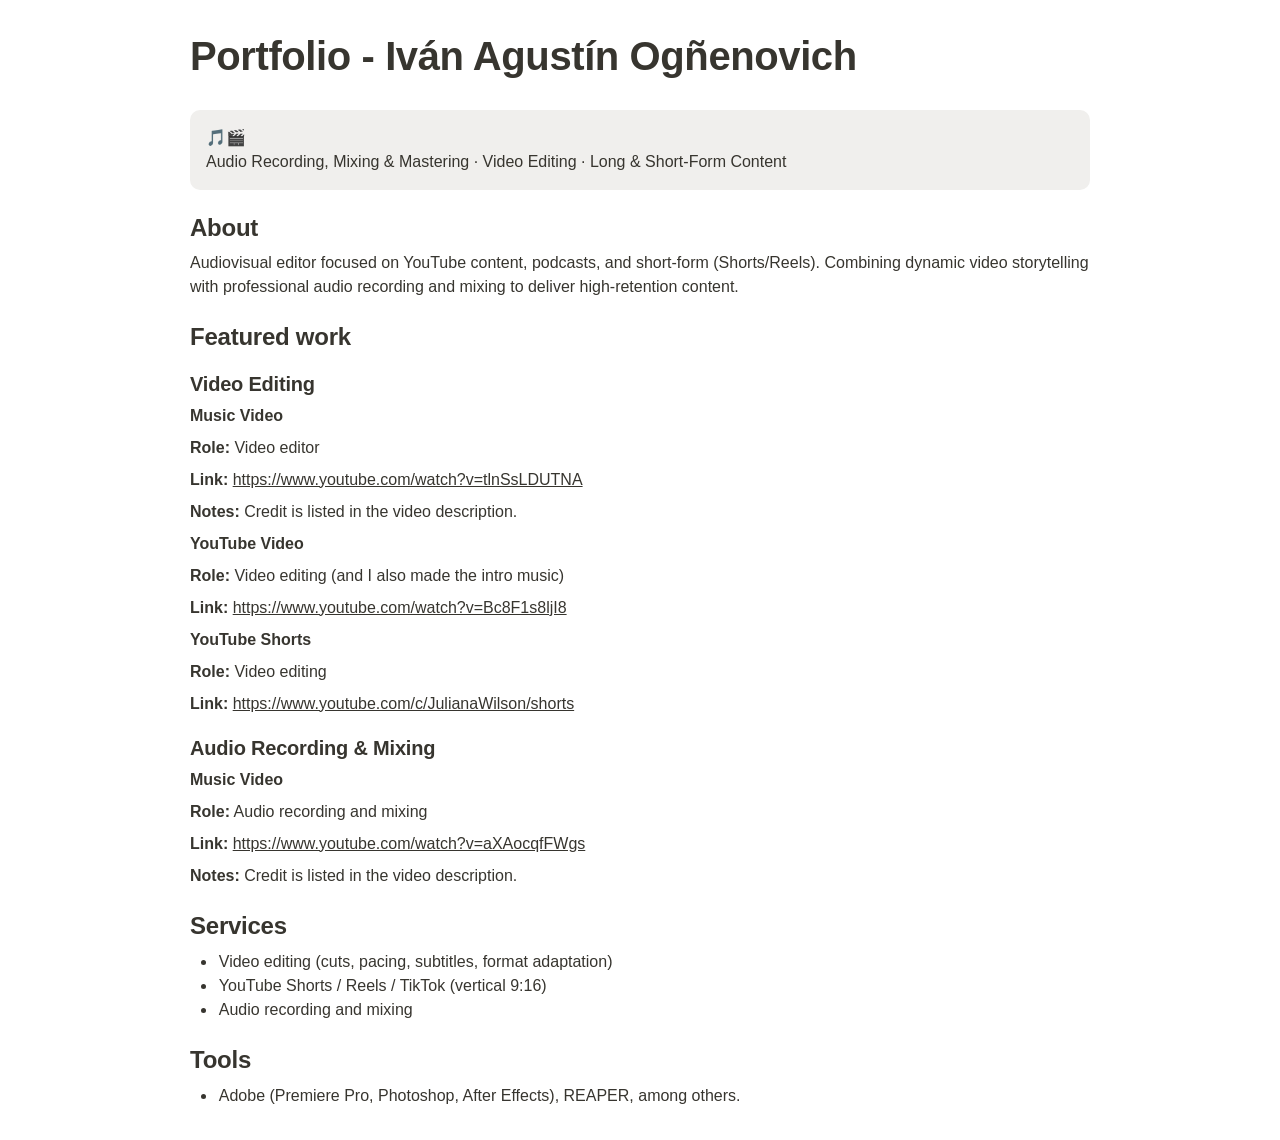
==== commit d5e8037c: "Revise portfolio details and update project descriptions Updated portfolio details including title, " ====
--- a/audiovideo/index.html
+++ b/audiovideo/index.html
@@ -3,79 +3,69 @@
 
 <head>
   <meta charset="utf-8" />
-  <title>Portfolio - Audio &amp; Video Editing</title>
+  <title>Portfolio - Iván Agustín Ogñenovich</title>
   <link rel="stylesheet" href="styles.css" />
 </head>
 
 <body>
   <article>
     <header>
-      <h1>Portfolio - Audio &amp; Video Editing</h1>
+      <h1>Portfolio - Iván Agustín Ogñenovich</h1>
     </header>
 
     <figure class="callout">
-      <div><span class="icon" aria-hidden="true">🎬</span></div>
       <div>
-        <p><strong>Portfolio - Audio &amp; Video Editing</strong></p>
-        <p>Video Editing · Audio Recording &amp; Mixing · Short-Form Content</p>
+        <p><span class="icon" aria-hidden="true">🎵🎬</span></p>
+        <p> Audio Recording, Mixing &amp; Mastering · Video Editing · Long &amp; Short-Form Content</p>
       </div>
     </figure>
 
-    <section>
-      <h2>About</h2>
-      <p>Video editor and audio engineer specializing in YouTube content, podcasts, and short-form video. Combining dynamic visual storytelling with professional audio recording and mixing to deliver high-retention content.</p>
-    </section>
+    <h2>About</h2>
+    <p>Audiovisual editor focused on YouTube content, podcasts, and short-form (Shorts/Reels). Combining dynamic video storytelling with professional audio recording and mixing to deliver high-retention content.</p>
 
-    <section>
-      <h2>Featured Work</h2>
+    <h2>Featured work</h2>
 
-      <h3>Video Editing &amp; Post-Production</h3>
-      
-      <div class="project">
-        <p><strong>Juliana Wilson — "Penumbra" (Music Video)</strong></p>
-        <p><strong>Role:</strong> Video Editor</p>
-        <p><strong>Link:</strong> <a href="https://www.youtube.com/watch?v=tlnSsLDUTNA">youtube.com/watch?v=tlnSsLDUTNA</a></p>
-        <p><strong>Notes:</strong> Credit is listed in the video description.</p>
-      </div>
+    <h3>Video Editing</h3>
 
-      <div class="project">
-        <p><strong>Samson Soluciones Capilares — Promo &amp; Channel Trailer</strong></p>
-        <p><strong>Role:</strong> Video Editor &amp; Intro Music Composer</p>
-        <p><strong>Link:</strong> <a href="https://www.youtube.com/watch?v=Bc8F1s8ljI8">youtube.com/watch?v=Bc8F1s8ljI8</a></p>
-      </div>
+    <div class="project">
+      <p><strong>Music Video</strong></p>
+      <p><strong>Role:</strong> Video editor</p>
+      <p><strong>Link:</strong> <a href="https://www.youtube.com/watch?v=tlnSsLDUTNA">https://www.youtube.com/watch?v=tlnSsLDUTNA</a></p>
+      <p><strong>Notes:</strong> Credit is listed in the video description.</p>
+    </div>
 
-      <div class="project">
-        <p><strong>Juliana Wilson — Short-Form Series</strong></p>
-        <p><strong>Role:</strong> Short-Form Video Editor</p>
-        <p><strong>Link:</strong> <a href="https://www.youtube.com/c/JulianaWilson/shorts">youtube.com/c/JulianaWilson/shorts</a></p>
-      </div>
+    <div class="project">
+      <p><strong>YouTube Video</strong></p>
+      <p><strong>Role:</strong> Video editing (and I also made the intro music)</p>
+      <p><strong>Link:</strong> <a href="https://www.youtube.com/watch?v=Bc8F1s8ljI8">https://www.youtube.com/watch?v=Bc8F1s8ljI8</a></p>
+    </div>
 
-      <h3>Audio Engineering &amp; Music Production</h3>
+    <div class="project">
+      <p><strong>YouTube Shorts</strong></p>
+      <p><strong>Role:</strong> Video editing</p>
+      <p><strong>Link:</strong> <a href="https://www.youtube.com/c/JulianaWilson/shorts">https://www.youtube.com/c/JulianaWilson/shorts</a></p>
+    </div>
 
-      <div class="project">
-        <p><strong>Wonderpub — "Redemption" (Music Video)</strong></p>
-        <p><strong>Role:</strong> Audio Engineer (Recording &amp; Mixing)</p>
-        <p><strong>Link:</strong> <a href="https://www.youtube.com/watch?v=aXAocqfFWgs">youtube.com/watch?v=aXAocqfFWgs</a></p>
-        <p><strong>Notes:</strong> Credit is listed in the video description.</p>
-      </div>
-    </section>
+    <h3>Audio Recording &amp; Mixing</h3>
 
-    <section>
-      <h2>Services</h2>
-      <ul>
-        <li>Video Editing (cuts, pacing, subtitles, format adaptation)</li>
-        <li>Short-Form Content (YouTube Shorts / Instagram Reels / TikTok)</li>
-        <li>Audio Recording &amp; Mixing</li>
-      </ul>
-    </section>
+    <div class="project">
+      <p><strong>Music Video</strong></p>
+      <p><strong>Role:</strong> Audio recording and mixing</p>
+      <p><strong>Link:</strong> <a href="https://www.youtube.com/watch?v=aXAocqfFWgs">https://www.youtube.com/watch?v=aXAocqfFWgs</a></p>
+      <p><strong>Notes:</strong> Credit is listed in the video description.</p>
+    </div>
 
-    <section>
-      <h2>Tools</h2>
-      <ul>
-        <li>Adobe Creative Cloud (Premiere Pro, After Effects, Photoshop)</li>
-        <li>REAPER</li>
-      </ul>
-    </section>
+    <h2>Services</h2>
+    <ul>
+      <li>Video editing (cuts, pacing, subtitles, format adaptation)</li>
+      <li>YouTube Shorts / Reels / TikTok (vertical 9:16)</li>
+      <li>Audio recording and mixing</li>
+    </ul>
+
+    <h2>Tools</h2>
+    <ul>
+      <li>Adobe (Premiere Pro, Photoshop, After Effects), REAPER, among others.</li>
+    </ul>
   </article>
 </body>
 
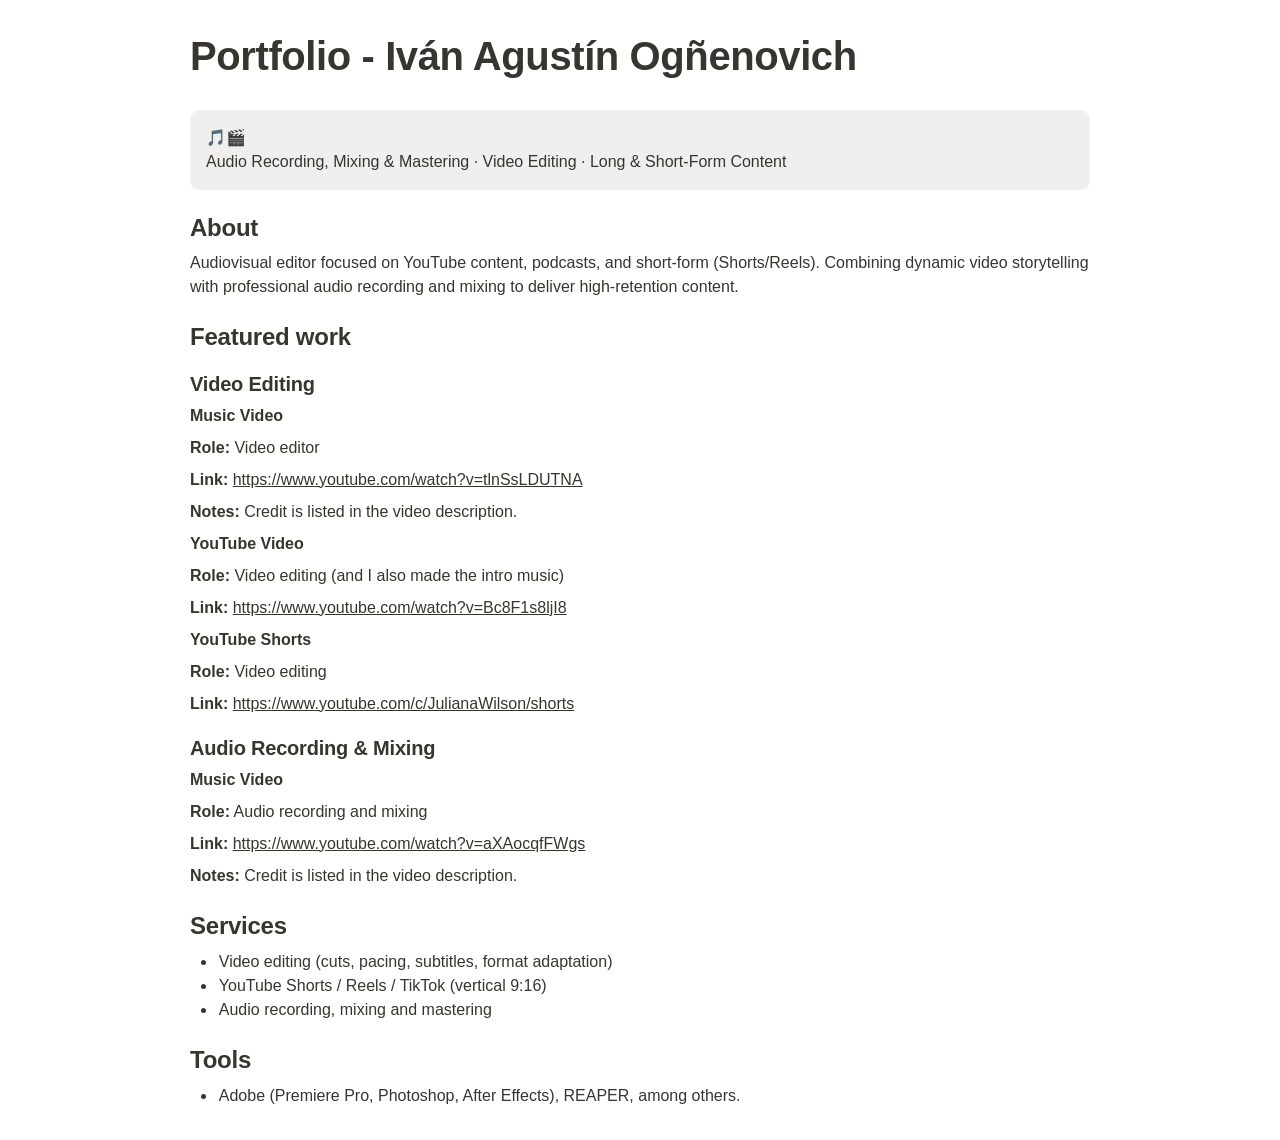
==== commit da60f788: "Update audio service description in index.html" ====
--- a/audiovideo/index.html
+++ b/audiovideo/index.html
@@ -59,7 +59,7 @@
     <ul>
       <li>Video editing (cuts, pacing, subtitles, format adaptation)</li>
       <li>YouTube Shorts / Reels / TikTok (vertical 9:16)</li>
-      <li>Audio recording and mixing</li>
+      <li>Audio recording, mixing and mastering</li>
     </ul>
 
     <h2>Tools</h2>
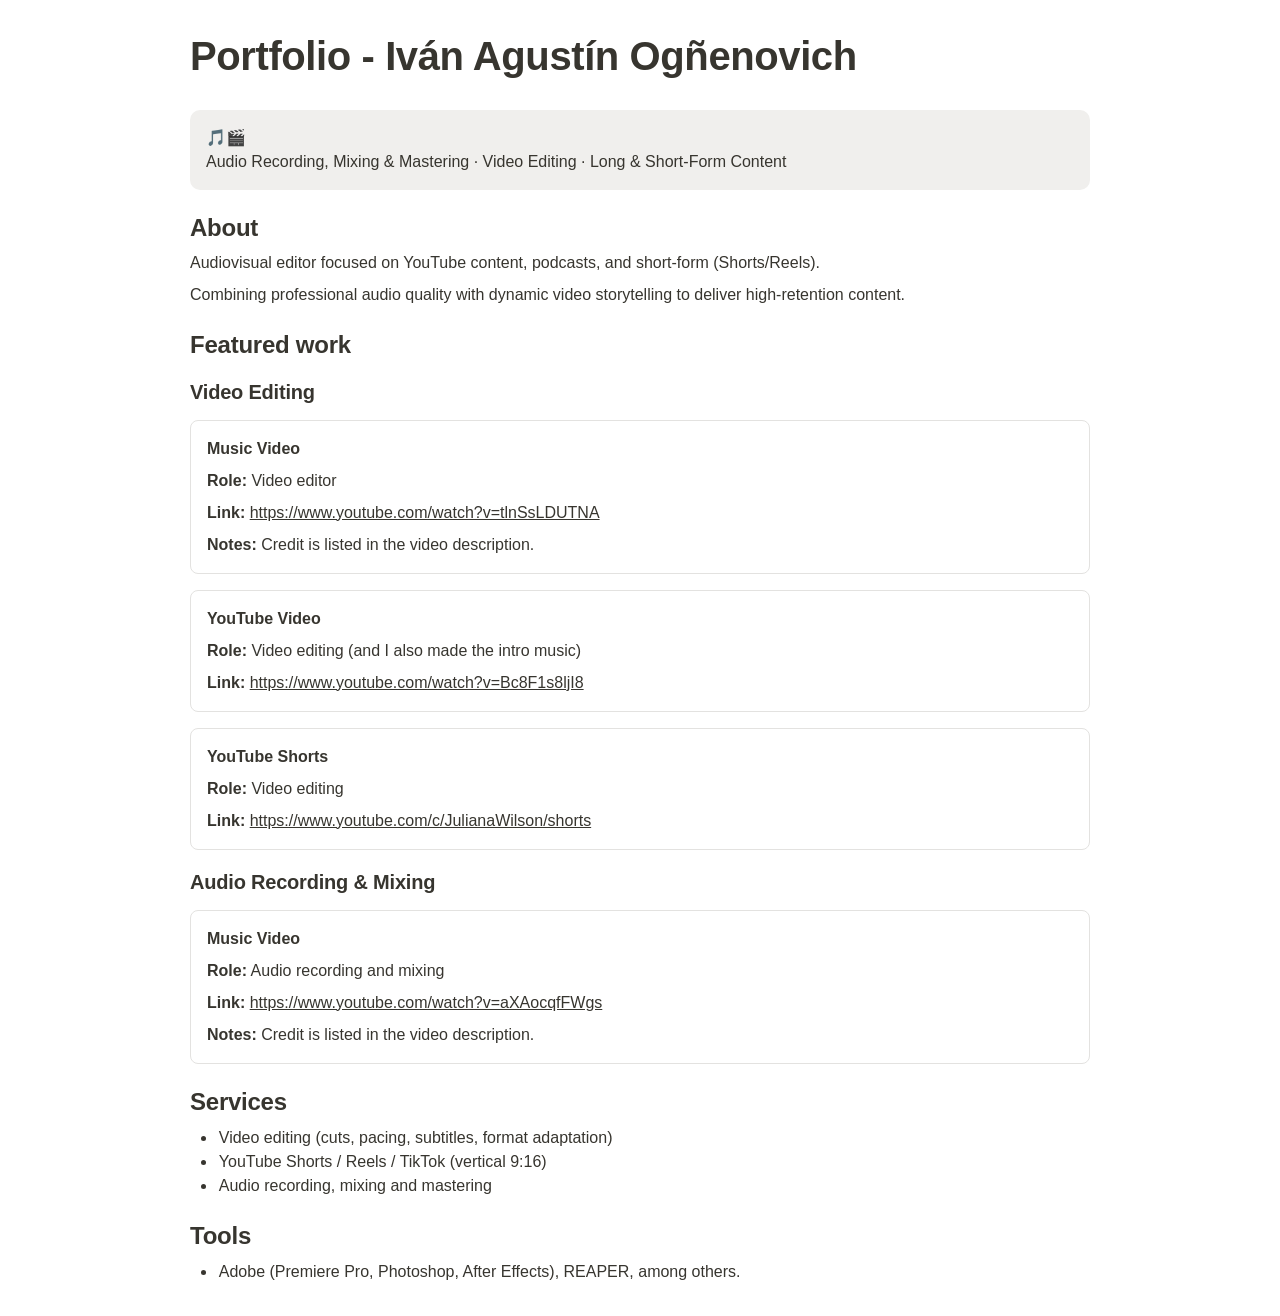
==== commit 86392bf6: "Revise About section for clarity and focus Updated the description to separate audio quality and vid" ====
--- a/audiovideo/index.html
+++ b/audiovideo/index.html
@@ -15,13 +15,14 @@
 
     <figure class="callout">
       <div>
-        <p><span class="icon" aria-hidden="true">🎵🎬</span></p>
+        <span class="icon" aria-hidden="true">🎵🎬</span>
         <p> Audio Recording, Mixing &amp; Mastering · Video Editing · Long &amp; Short-Form Content</p>
       </div>
     </figure>
 
     <h2>About</h2>
-    <p>Audiovisual editor focused on YouTube content, podcasts, and short-form (Shorts/Reels). Combining dynamic video storytelling with professional audio recording and mixing to deliver high-retention content.</p>
+    <p>Audiovisual editor focused on YouTube content, podcasts, and short-form (Shorts/Reels).</p>
+    <p>Combining professional audio quality with dynamic video storytelling to deliver high-retention content.</p>
 
     <h2>Featured work</h2>
 
--- a/audiovideo/styles.css
+++ b/audiovideo/styles.css
@@ -4,86 +4,104 @@
    so normal whitespace handling is correct and the indented HTML stays clean. */
 
 * {
-	box-sizing: border-box;
+    box-sizing: border-box;
 }
 
 html,
 body {
-	margin: 0;
-	padding: 0;
+    margin: 0;
+    padding: 0;
 }
 
 body {
-	max-width: 900px;
-	margin: 2em auto;
-	color: rgb(55, 53, 47);
-	line-height: 1.5;
-	font-family: ui-sans-serif, -apple-system, BlinkMacSystemFont,
-		"Segoe UI Variable Display", "Segoe UI", Helvetica, "Apple Color Emoji",
-		"Noto Sans Arabic", "Noto Sans Hebrew", Arial, sans-serif,
-		"Segoe UI Emoji", "Segoe UI Symbol";
+    max-width: 900px;
+    margin: 2em auto;
+    color: rgb(55, 53, 47);
+    line-height: 1.5;
+    font-family: ui-sans-serif, -apple-system, BlinkMacSystemFont,
+        "Segoe UI Variable Display", "Segoe UI", Helvetica, "Apple Color Emoji",
+        "Noto Sans Arabic", "Noto Sans Hebrew", Arial, sans-serif,
+        "Segoe UI Emoji", "Segoe UI Symbol";
 }
 
 a {
-	color: inherit;
-	text-decoration: underline;
+    color: inherit;
+    text-decoration: underline;
 }
 
 h1,
 h2,
 h3 {
-	letter-spacing: -0.01em;
-	line-height: 1.2;
-	font-weight: 600;
-	margin-bottom: 0;
+    letter-spacing: -0.01em;
+    line-height: 1.2;
+    font-weight: 600;
+    margin-bottom: 0;
 }
 
 h1 {
-	font-size: 2.5rem;
-	font-weight: 700;
-	margin-top: 0;
-	margin-bottom: 0.75em;
+    font-size: 2.5rem;
+    font-weight: 700;
+    margin-top: 0;
+    margin-bottom: 0.75em;
 }
 
 h2 {
-	font-size: 1.5rem;
-	margin-top: 1.5rem;
+    font-size: 1.5rem;
+    margin-top: 1.5rem;
 }
 
 h3 {
-	font-size: 1.25rem;
-	margin-top: 1.25rem;
+    font-size: 1.25rem;
+    margin-top: 1.25rem;
 }
 
 p {
-	margin-top: 0.5em;
-	margin-bottom: 0.5em;
+    margin-top: 0.5em;
+    margin-bottom: 0.5em;
 }
 
 ul {
-	margin: 0.6em 0;
-	padding-inline-start: 1.7em;
+    margin: 0.6em 0;
+    padding-inline-start: 1.7em;
 }
 
 li {
-	padding-left: 0.1em;
+    padding-left: 0.1em;
 }
 
 .callout {
-	display: flex;
-	margin: 1.25em 0;
-	padding: 1rem;
-	border-radius: 10px;
-	background: rgb(240, 239, 237);
+    display: flex;
+    margin: 1.25em 0;
+    padding: 1rem;
+    border-radius: 10px;
+    background: rgb(240, 239, 237);
 }
 
 .callout p {
-	margin: 0;
+    margin: 0;
 }
 
 .icon {
-	display: inline-flex;
-	align-items: center;
-	justify-content: center;
-	margin-right: 0.5em;
+    display: inline-flex;
+    align-items: center;
+    justify-content: center;
+    margin-right: 0.5em;
 }
+
+/* Project Cards */
+.project {
+    border: 1px solid rgb(227, 226, 224);
+    border-radius: 8px;
+    padding: 1rem;
+    margin-top: 1em;
+    margin-bottom: 1em;
+    background: rgba(255, 255, 255, 0.7);
+}
+
+.project p:first-child {
+    margin-top: 0;
+}
+
+.project p:last-child {
+    margin-bottom: 0;
+}
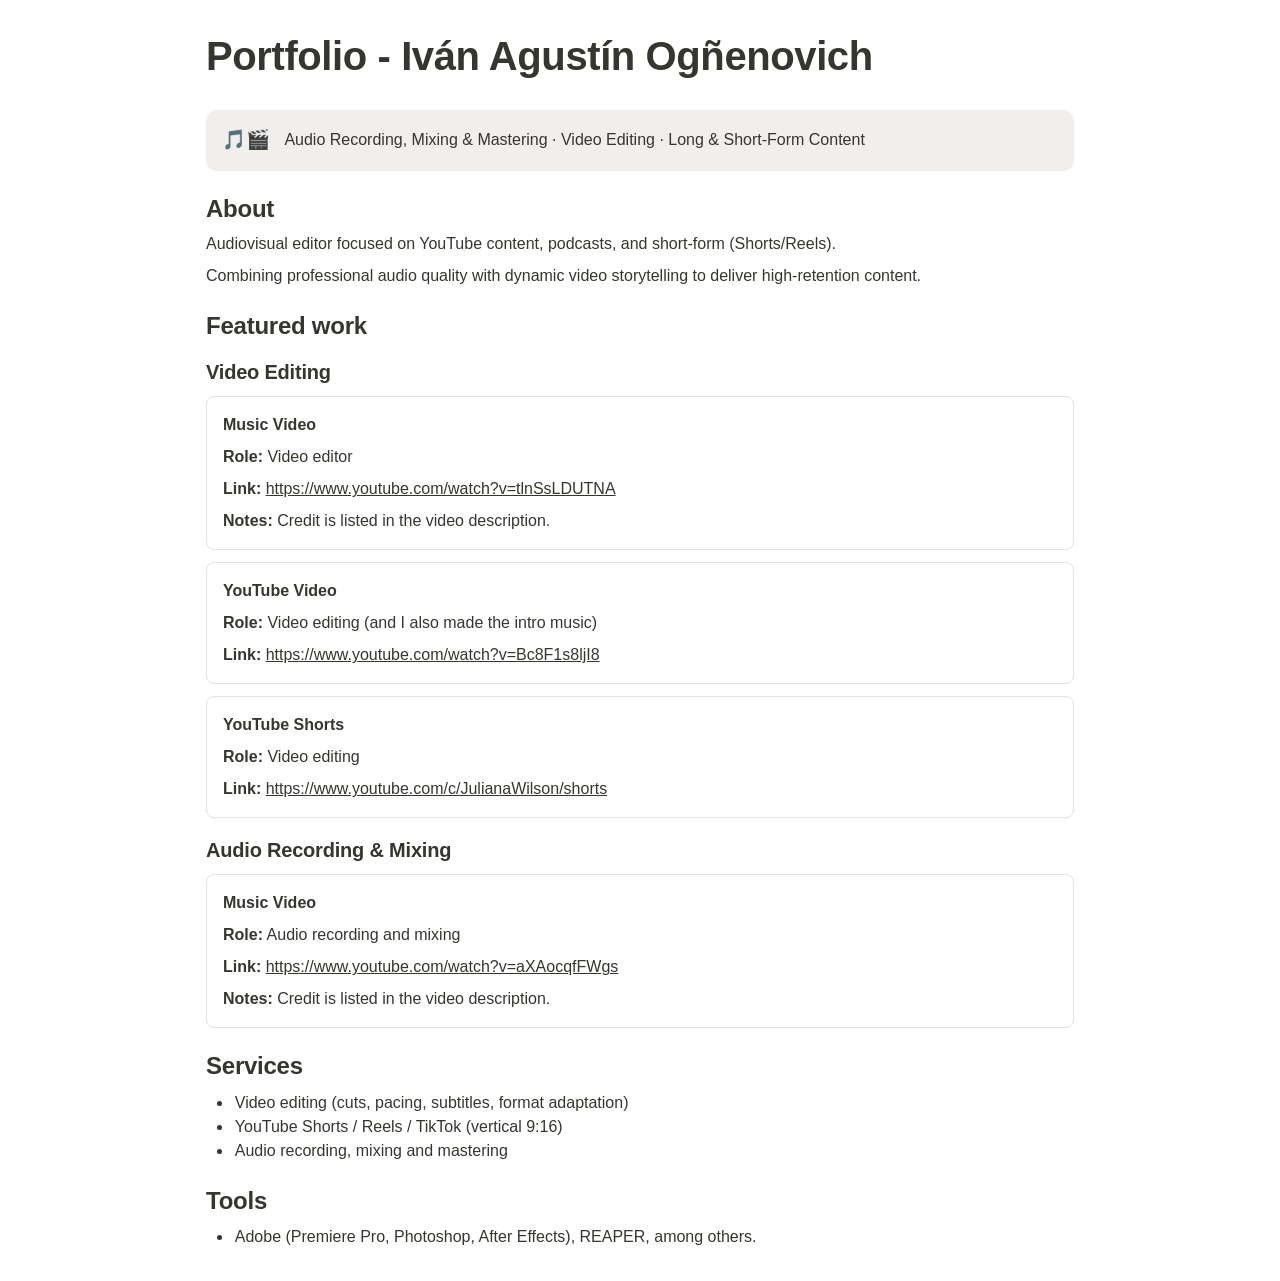
==== commit d8b898ee: "Fix spacing in audio description paragraph Removed leading space in audio description paragraph." ====
--- a/audiovideo/index.html
+++ b/audiovideo/index.html
@@ -16,7 +16,7 @@
     <figure class="callout">
       <div>
         <span class="icon" aria-hidden="true">🎵🎬</span>
-        <p> Audio Recording, Mixing &amp; Mastering · Video Editing · Long &amp; Short-Form Content</p>
+        <p>Audio Recording, Mixing &amp; Mastering · Video Editing · Long &amp; Short-Form Content</p>
       </div>
     </figure>
 
--- a/audiovideo/styles.css
+++ b/audiovideo/styles.css
@@ -16,6 +16,7 @@
 body {
     max-width: 900px;
     margin: 2em auto;
+    padding: 0 1rem;
     color: rgb(55, 53, 47);
     line-height: 1.5;
     font-family: ui-sans-serif, -apple-system, BlinkMacSystemFont,
@@ -27,6 +28,11 @@
 a {
     color: inherit;
     text-decoration: underline;
+}
+
+/* Link truncation for raw URLs inside project cards */
+.project a {
+    word-break: break-all;
 }
 
 h1,
@@ -53,6 +59,7 @@
 h3 {
     font-size: 1.25rem;
     margin-top: 1.25rem;
+    margin-bottom: 0.5rem;
 }
 
 p {
@@ -69,12 +76,18 @@
     padding-left: 0.1em;
 }
 
+/* Callout Box */
 .callout {
     display: flex;
     margin: 1.25em 0;
     padding: 1rem;
     border-radius: 10px;
     background: rgb(240, 239, 237);
+}
+
+.callout div {
+    display: flex;
+    align-items: center;
 }
 
 .callout p {
@@ -85,7 +98,8 @@
     display: inline-flex;
     align-items: center;
     justify-content: center;
-    margin-right: 0.5em;
+    margin-right: 0.75em;
+    font-size: 1.2em;
 }
 
 /* Project Cards */
@@ -93,9 +107,9 @@
     border: 1px solid rgb(227, 226, 224);
     border-radius: 8px;
     padding: 1rem;
-    margin-top: 1em;
-    margin-bottom: 1em;
-    background: rgba(255, 255, 255, 0.7);
+    margin-top: 0.75em;
+    margin-bottom: 0.75em;
+    background: #ffffff;
 }
 
 .project p:first-child {
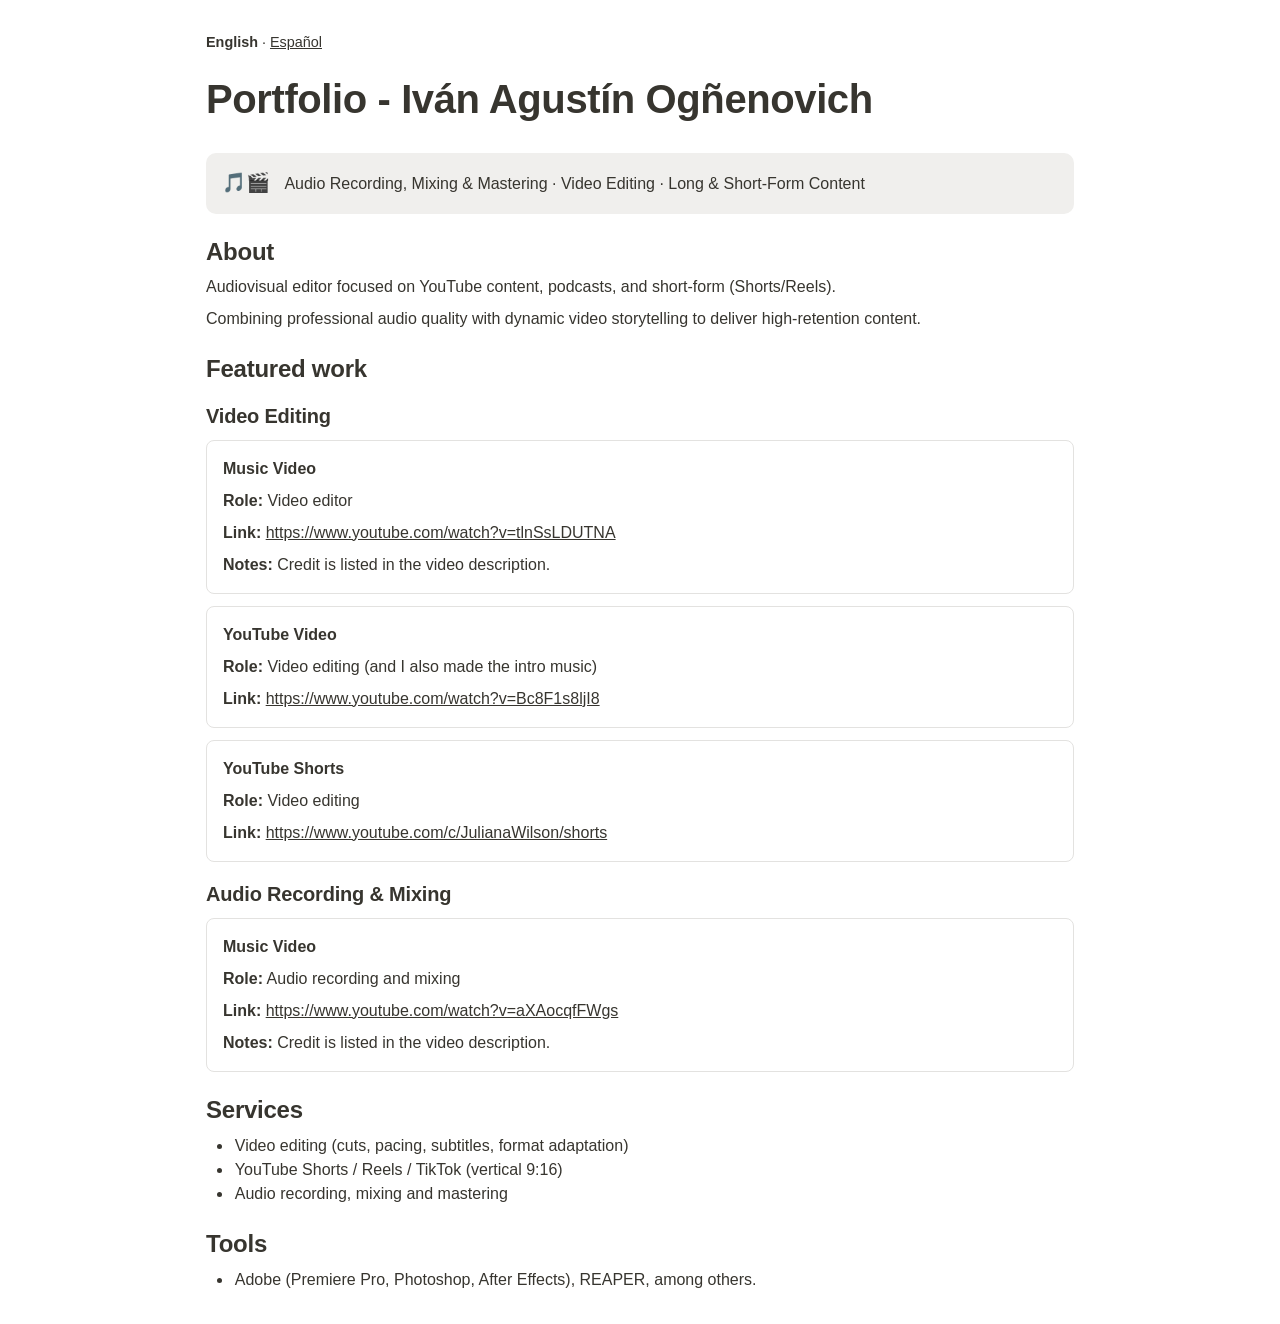
==== commit 6006d703: "audiovideo: load text from per-language JSON, share one HTML/CSS" ====
--- a/audiovideo/index.html
+++ b/audiovideo/index.html
@@ -3,71 +3,132 @@
 
 <head>
   <meta charset="utf-8" />
+  <meta name="viewport" content="width=device-width, initial-scale=1" />
   <title>Portfolio - Iván Agustín Ogñenovich</title>
   <link rel="stylesheet" href="styles.css" />
 </head>
 
 <body>
-  <article>
-    <header>
-      <h1>Portfolio - Iván Agustín Ogñenovich</h1>
-    </header>
+  <!--
+    Single shared template. All page text lives in lang/<code>.json (one file
+    per language). To add or edit a language, edit or create that JSON file and
+    add its code to SUPPORTED_LANGS below. HTML and CSS stay shared.
+  -->
+  <article id="app">
+    <p id="loading">Loading…</p>
+  </article>
 
-    <figure class="callout">
-      <div>
-        <span class="icon" aria-hidden="true">🎵🎬</span>
-        <p>Audio Recording, Mixing &amp; Mastering · Video Editing · Long &amp; Short-Form Content</p>
-      </div>
-    </figure>
+  <script>
+    // Add a language by dropping a lang/<code>.json file and listing it here.
+    const SUPPORTED_LANGS = ["en", "es"];
+    const DEFAULT_LANG = "en";
+    const LANG_NAMES = { en: "English", es: "Español" };
 
-    <h2>About</h2>
-    <p>Audiovisual editor focused on YouTube content, podcasts, and short-form (Shorts/Reels).</p>
-    <p>Combining professional audio quality with dynamic video storytelling to deliver high-retention content.</p>
+    function pickLang() {
+      const param = new URLSearchParams(location.search).get("lang");
+      if (param && SUPPORTED_LANGS.includes(param)) return param;
+      const stored = localStorage.getItem("lang");
+      if (stored && SUPPORTED_LANGS.includes(stored)) return stored;
+      const nav = (navigator.language || "").slice(0, 2).toLowerCase();
+      if (SUPPORTED_LANGS.includes(nav)) return nav;
+      return DEFAULT_LANG;
+    }
 
-    <h2>Featured work</h2>
+    function el(tag, props, children) {
+      const node = document.createElement(tag);
+      if (props) Object.assign(node, props);
+      (children || []).forEach(c =>
+        node.appendChild(typeof c === "string" ? document.createTextNode(c) : c)
+      );
+      return node;
+    }
 
-    <h3>Video Editing</h3>
+    // Builds "<strong>Label:</strong> value" line; value may be a link.
+    function field(label, value, asLink) {
+      const p = el("p", null, [el("strong", { textContent: label + ":" }), " "]);
+      if (asLink) {
+        p.appendChild(el("a", { href: value, textContent: value }));
+      } else {
+        p.appendChild(document.createTextNode(value));
+      }
+      return p;
+    }
 
-    <div class="project">
-      <p><strong>Music Video</strong></p>
-      <p><strong>Role:</strong> Video editor</p>
-      <p><strong>Link:</strong> <a href="https://www.youtube.com/watch?v=tlnSsLDUTNA">https://www.youtube.com/watch?v=tlnSsLDUTNA</a></p>
-      <p><strong>Notes:</strong> Credit is listed in the video description.</p>
-    </div>
+    function langSwitcher(current) {
+      const nav = el("nav", { className: "lang-switch" });
+      SUPPORTED_LANGS.forEach((code, i) => {
+        if (i > 0) nav.appendChild(document.createTextNode(" · "));
+        if (code === current) {
+          nav.appendChild(el("span", { className: "current", textContent: LANG_NAMES[code] }));
+        } else {
+          const a = el("a", { href: "?lang=" + code, textContent: LANG_NAMES[code] });
+          a.addEventListener("click", () => localStorage.setItem("lang", code));
+          nav.appendChild(a);
+        }
+      });
+      return nav;
+    }
 
-    <div class="project">
-      <p><strong>YouTube Video</strong></p>
-      <p><strong>Role:</strong> Video editing (and I also made the intro music)</p>
-      <p><strong>Link:</strong> <a href="https://www.youtube.com/watch?v=Bc8F1s8ljI8">https://www.youtube.com/watch?v=Bc8F1s8ljI8</a></p>
-    </div>
+    function render(t, lang) {
+      document.documentElement.lang = t.htmlLang || lang;
+      document.title = t.title;
 
-    <div class="project">
-      <p><strong>YouTube Shorts</strong></p>
-      <p><strong>Role:</strong> Video editing</p>
-      <p><strong>Link:</strong> <a href="https://www.youtube.com/c/JulianaWilson/shorts">https://www.youtube.com/c/JulianaWilson/shorts</a></p>
-    </div>
+      const app = document.getElementById("app");
+      app.innerHTML = "";
 
-    <h3>Audio Recording &amp; Mixing</h3>
+      app.appendChild(langSwitcher(lang));
+      app.appendChild(el("header", null, [el("h1", { textContent: t.h1 })]));
 
-    <div class="project">
-      <p><strong>Music Video</strong></p>
-      <p><strong>Role:</strong> Audio recording and mixing</p>
-      <p><strong>Link:</strong> <a href="https://www.youtube.com/watch?v=aXAocqfFWgs">https://www.youtube.com/watch?v=aXAocqfFWgs</a></p>
-      <p><strong>Notes:</strong> Credit is listed in the video description.</p>
-    </div>
+      // Callout
+      const callout = el("figure", { className: "callout" });
+      const cdiv = el("div", null, [
+        el("span", { className: "icon", textContent: "🎵🎬" }),
+        el("p", { textContent: t.callout })
+      ]);
+      cdiv.querySelector(".icon").setAttribute("aria-hidden", "true");
+      callout.appendChild(cdiv);
+      app.appendChild(callout);
 
-    <h2>Services</h2>
-    <ul>
-      <li>Video editing (cuts, pacing, subtitles, format adaptation)</li>
-      <li>YouTube Shorts / Reels / TikTok (vertical 9:16)</li>
-      <li>Audio recording, mixing and mastering</li>
-    </ul>
+      // About
+      app.appendChild(el("h2", { textContent: t.about.heading }));
+      t.about.paragraphs.forEach(p => app.appendChild(el("p", { textContent: p })));
 
-    <h2>Tools</h2>
-    <ul>
-      <li>Adobe (Premiere Pro, Photoshop, After Effects), REAPER, among others.</li>
-    </ul>
-  </article>
+      // Featured work
+      app.appendChild(el("h2", { textContent: t.featured.heading }));
+      t.featured.groups.forEach(group => {
+        app.appendChild(el("h3", { textContent: group.heading }));
+        group.projects.forEach(proj => {
+          const card = el("div", { className: "project" });
+          card.appendChild(el("p", null, [el("strong", { textContent: proj.title })]));
+          card.appendChild(field(t.labels.role, proj.role, false));
+          card.appendChild(field(t.labels.link, proj.link, true));
+          if (proj.notes) card.appendChild(field(t.labels.notes, proj.notes, false));
+          app.appendChild(card);
+        });
+      });
+
+      // Services
+      app.appendChild(el("h2", { textContent: t.services.heading }));
+      app.appendChild(el("ul", null, t.services.items.map(i => el("li", { textContent: i }))));
+
+      // Tools
+      app.appendChild(el("h2", { textContent: t.tools.heading }));
+      app.appendChild(el("ul", null, t.tools.items.map(i => el("li", { textContent: i }))));
+    }
+
+    (async function () {
+      const lang = pickLang();
+      try {
+        const res = await fetch("lang/" + lang + ".json");
+        if (!res.ok) throw new Error(res.status);
+        render(await res.json(), lang);
+      } catch (e) {
+        document.getElementById("loading").textContent =
+          "Could not load content (lang/" + lang + ".json).";
+        console.error(e);
+      }
+    })();
+  </script>
 </body>
 
 </html>
--- a/audiovideo/styles.css
+++ b/audiovideo/styles.css
@@ -1,121 +1,131 @@
-/* Portfolio — cleaned stylesheet
-   Trimmed from the original Notion export to only the rules this page uses.
-   white-space:pre-wrap was dropped: the content has no manual line breaks,
-   so normal whitespace handling is correct and the indented HTML stays clean. */
-
-* {
-    box-sizing: border-box;
-}
-
-html,
-body {
-    margin: 0;
-    padding: 0;
-}
-
-body {
-    max-width: 900px;
-    margin: 2em auto;
-    padding: 0 1rem;
-    color: rgb(55, 53, 47);
-    line-height: 1.5;
-    font-family: ui-sans-serif, -apple-system, BlinkMacSystemFont,
-        "Segoe UI Variable Display", "Segoe UI", Helvetica, "Apple Color Emoji",
-        "Noto Sans Arabic", "Noto Sans Hebrew", Arial, sans-serif,
-        "Segoe UI Emoji", "Segoe UI Symbol";
-}
-
-a {
-    color: inherit;
-    text-decoration: underline;
-}
-
-/* Link truncation for raw URLs inside project cards */
-.project a {
-    word-break: break-all;
-}
-
-h1,
-h2,
-h3 {
-    letter-spacing: -0.01em;
-    line-height: 1.2;
-    font-weight: 600;
-    margin-bottom: 0;
-}
-
-h1 {
-    font-size: 2.5rem;
-    font-weight: 700;
-    margin-top: 0;
-    margin-bottom: 0.75em;
-}
-
-h2 {
-    font-size: 1.5rem;
-    margin-top: 1.5rem;
-}
-
-h3 {
-    font-size: 1.25rem;
-    margin-top: 1.25rem;
-    margin-bottom: 0.5rem;
-}
-
-p {
-    margin-top: 0.5em;
-    margin-bottom: 0.5em;
-}
-
-ul {
-    margin: 0.6em 0;
-    padding-inline-start: 1.7em;
-}
-
-li {
-    padding-left: 0.1em;
-}
-
-/* Callout Box */
-.callout {
-    display: flex;
-    margin: 1.25em 0;
-    padding: 1rem;
-    border-radius: 10px;
-    background: rgb(240, 239, 237);
-}
-
-.callout div {
-    display: flex;
-    align-items: center;
-}
-
-.callout p {
-    margin: 0;
-}
-
-.icon {
-    display: inline-flex;
-    align-items: center;
-    justify-content: center;
-    margin-right: 0.75em;
-    font-size: 1.2em;
-}
-
-/* Project Cards */
-.project {
-    border: 1px solid rgb(227, 226, 224);
-    border-radius: 8px;
-    padding: 1rem;
-    margin-top: 0.75em;
-    margin-bottom: 0.75em;
-    background: #ffffff;
-}
-
-.project p:first-child {
-    margin-top: 0;
-}
-
-.project p:last-child {
-    margin-bottom: 0;
-}
+/* Portfolio — cleaned stylesheet
+   Trimmed from the original Notion export to only the rules this page uses.
+   white-space:pre-wrap was dropped: the content has no manual line breaks,
+   so normal whitespace handling is correct and the indented HTML stays clean. */
+
+* {
+    box-sizing: border-box;
+}
+
+html,
+body {
+    margin: 0;
+    padding: 0;
+}
+
+body {
+    max-width: 900px;
+    margin: 2em auto;
+    padding: 0 1rem;
+    color: rgb(55, 53, 47);
+    line-height: 1.5;
+    font-family: ui-sans-serif, -apple-system, BlinkMacSystemFont,
+        "Segoe UI Variable Display", "Segoe UI", Helvetica, "Apple Color Emoji",
+        "Noto Sans Arabic", "Noto Sans Hebrew", Arial, sans-serif,
+        "Segoe UI Emoji", "Segoe UI Symbol";
+}
+
+a {
+    color: inherit;
+    text-decoration: underline;
+}
+
+/* Language switcher */
+.lang-switch {
+    margin-bottom: 1.5em;
+    font-size: 0.9rem;
+}
+
+.lang-switch .current {
+    font-weight: 600;
+}
+
+/* Link truncation for raw URLs inside project cards */
+.project a {
+    word-break: break-all;
+}
+
+h1,
+h2,
+h3 {
+    letter-spacing: -0.01em;
+    line-height: 1.2;
+    font-weight: 600;
+    margin-bottom: 0;
+}
+
+h1 {
+    font-size: 2.5rem;
+    font-weight: 700;
+    margin-top: 0;
+    margin-bottom: 0.75em;
+}
+
+h2 {
+    font-size: 1.5rem;
+    margin-top: 1.5rem;
+}
+
+h3 {
+    font-size: 1.25rem;
+    margin-top: 1.25rem;
+    margin-bottom: 0.5rem;
+}
+
+p {
+    margin-top: 0.5em;
+    margin-bottom: 0.5em;
+}
+
+ul {
+    margin: 0.6em 0;
+    padding-inline-start: 1.7em;
+}
+
+li {
+    padding-left: 0.1em;
+}
+
+/* Callout Box */
+.callout {
+    display: flex;
+    margin: 1.25em 0;
+    padding: 1rem;
+    border-radius: 10px;
+    background: rgb(240, 239, 237);
+}
+
+.callout div {
+    display: flex;
+    align-items: center;
+}
+
+.callout p {
+    margin: 0;
+}
+
+.icon {
+    display: inline-flex;
+    align-items: center;
+    justify-content: center;
+    margin-right: 0.75em;
+    font-size: 1.2em;
+}
+
+/* Project Cards */
+.project {
+    border: 1px solid rgb(227, 226, 224);
+    border-radius: 8px;
+    padding: 1rem;
+    margin-top: 0.75em;
+    margin-bottom: 0.75em;
+    background: #ffffff;
+}
+
+.project p:first-child {
+    margin-top: 0;
+}
+
+.project p:last-child {
+    margin-bottom: 0;
+}
